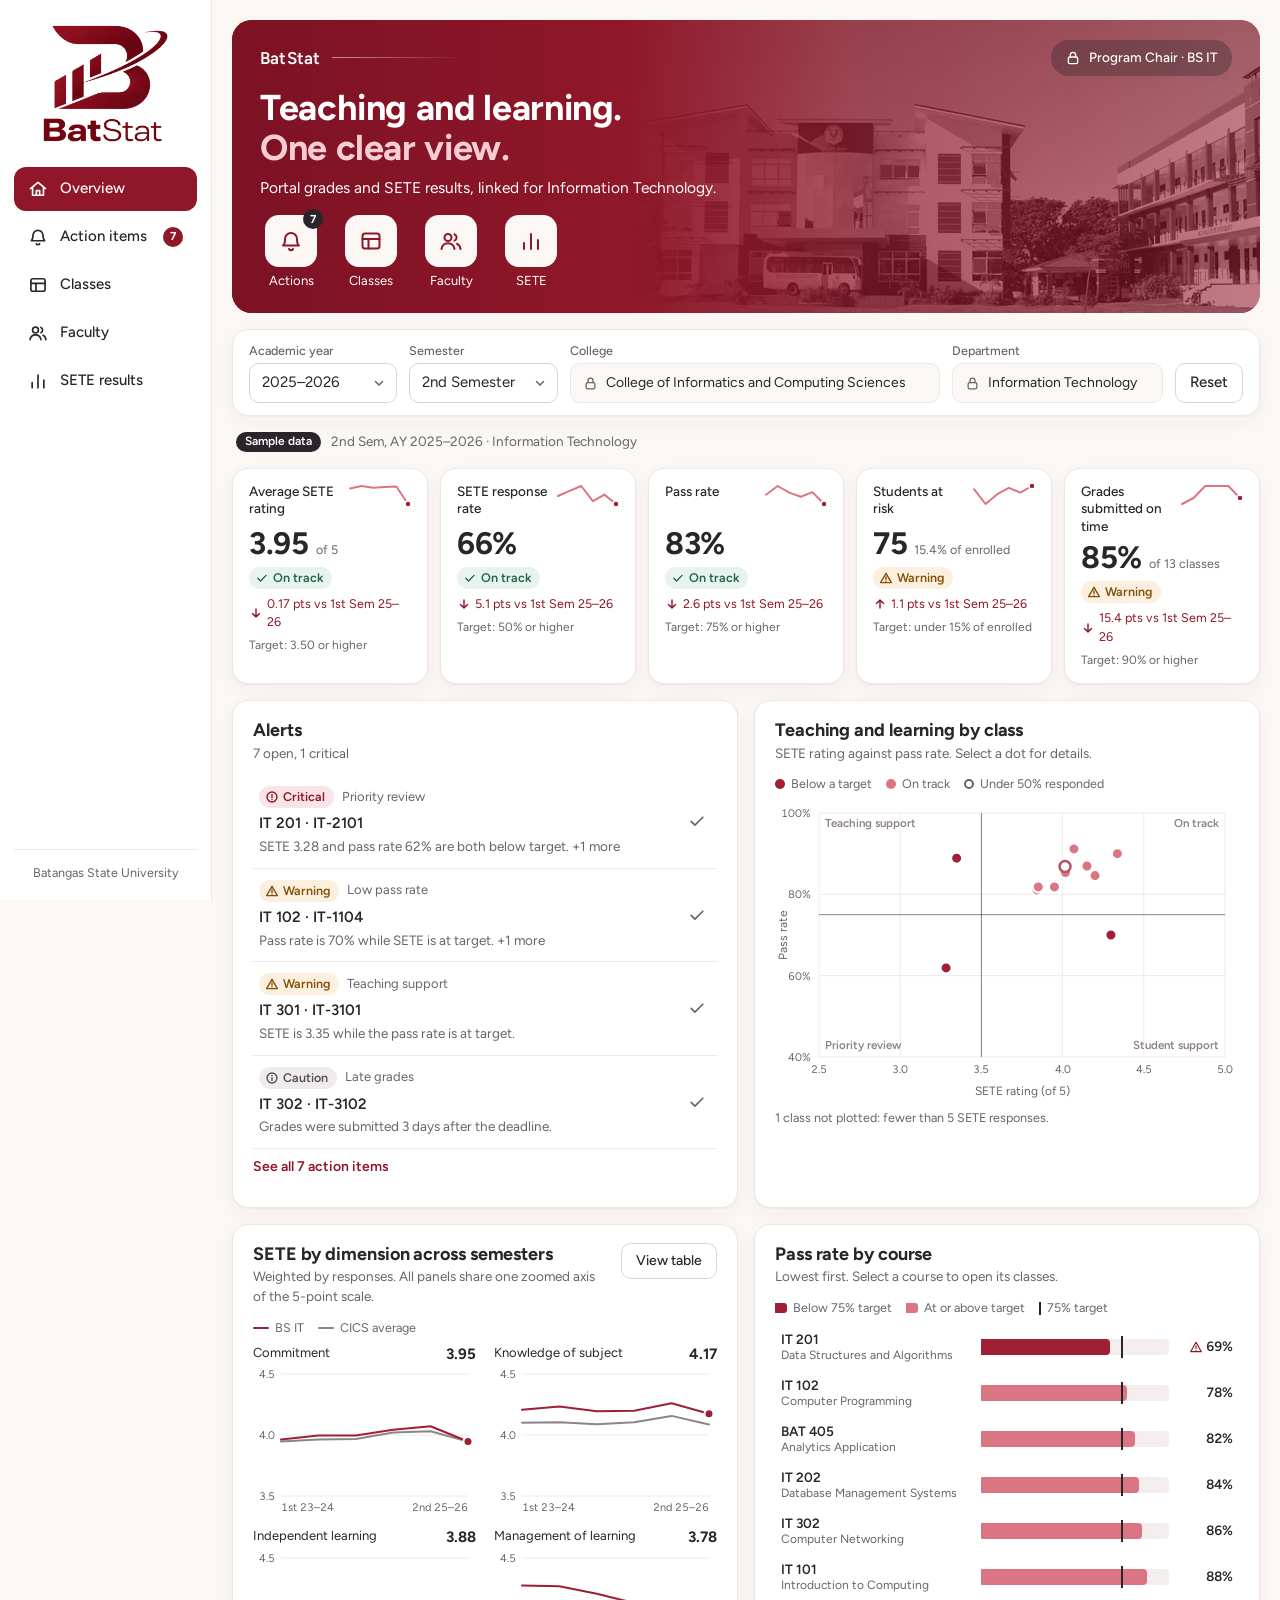
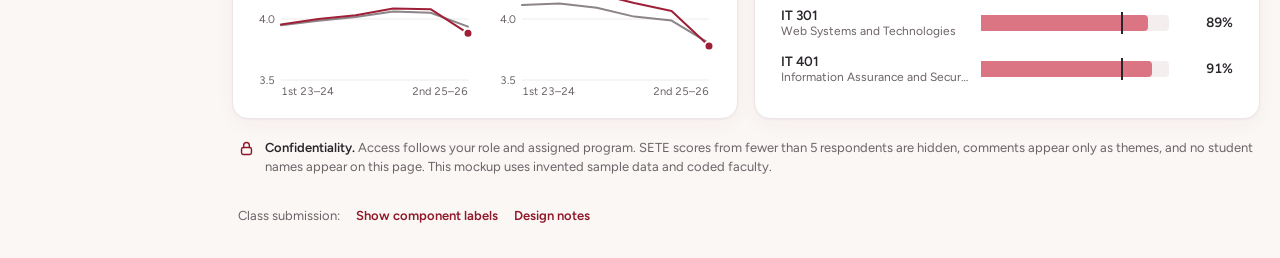
==== index.html @ 34f4be60 "Add BatStat Program Chair analytics dashboard One-page dashboard for BAT 405 Part III that links por" ====
<!doctype html>
<html lang="en">
<head>
  <meta charset="utf-8">
  <meta name="viewport" content="width=device-width, initial-scale=1, viewport-fit=cover">
  <title>BatStat Dashboard</title>
  <meta name="description" content="BatStat: a one-page analytics dashboard for program chairs that links portal grades with SETE results.">
  <meta name="theme-color" content="#8F1729">
  <link rel="icon" type="image/png" href="assets/img/favicon.png">
  <link rel="preconnect" href="https://fonts.googleapis.com">
  <link rel="preconnect" href="https://fonts.gstatic.com" crossorigin>
  <link href="https://fonts.googleapis.com/css2?family=Figtree:wght@400;500;600;700&display=swap" rel="stylesheet">
  <link rel="stylesheet" href="css/styles.css">
</head>
<body>
  <svg class="sprite" aria-hidden="true" width="0" height="0">
    <defs>
      <symbol id="i-home" viewBox="0 0 24 24"><path d="M3 11.5 12 4l9 7.5M5.5 10v9.5h13V10M10 19.5V14h4v5.5"/></symbol>
      <symbol id="i-bell" viewBox="0 0 24 24"><path d="M6 10a6 6 0 1 1 12 0c0 5 2 6.5 2 6.5H4S6 15 6 10ZM10 20a2.2 2.2 0 0 0 4 0"/></symbol>
      <symbol id="i-chart" viewBox="0 0 24 24"><path d="M5 20v-6M12 20V5M19 20v-9"/></symbol>
      <symbol id="i-table" viewBox="0 0 24 24"><rect x="3.5" y="4.5" width="17" height="15" rx="2.5"/><path d="M3.5 10h17M9.5 10v9.5"/></symbol>
      <symbol id="i-people" viewBox="0 0 24 24"><circle cx="9" cy="8.5" r="3.5"/><path d="M2.5 20c.6-3.8 3-5.8 6.5-5.8s5.9 2 6.5 5.8M15.5 5.3a3.5 3.5 0 0 1 0 6.4M18 14.8c2 .8 3.1 2.5 3.5 5.2"/></symbol>
      <symbol id="i-note" viewBox="0 0 24 24"><path d="M6 3.5h9l4 4v13H6zM14.5 3.5V8H19M9.5 12.5h6M9.5 16.5h6"/></symbol>
      <symbol id="i-lock" viewBox="0 0 24 24"><rect x="5" y="10.5" width="14" height="10" rx="2.5"/><path d="M8 10.5V7.5a4 4 0 0 1 8 0v3"/></symbol>
      <symbol id="i-check" viewBox="0 0 24 24"><path d="m5 12.5 4.5 4.5L19 7.5"/></symbol>
      <symbol id="i-warn" viewBox="0 0 24 24"><path d="M12 4 2.8 20h18.4zM12 10v4.5M12 17.5v.2"/></symbol>
      <symbol id="i-alert" viewBox="0 0 24 24"><circle cx="12" cy="12" r="8.5"/><path d="M12 7.5v5.5M12 16.2v.2"/></symbol>
      <symbol id="i-info" viewBox="0 0 24 24"><circle cx="12" cy="12" r="8.5"/><path d="M12 11v5.2M12 7.8v.2"/></symbol>
      <symbol id="i-up" viewBox="0 0 24 24"><path d="M12 19V5M6 11l6-6 6 6"/></symbol>
      <symbol id="i-down" viewBox="0 0 24 24"><path d="M12 5v14M6 13l6 6 6-6"/></symbol>
      <symbol id="i-close" viewBox="0 0 24 24"><path d="M6 6l12 12M18 6 6 18"/></symbol>
      <symbol id="i-search" viewBox="0 0 24 24"><circle cx="11" cy="11" r="6.5"/><path d="m20 20-4.2-4.2"/></symbol>
      <symbol id="i-tag" viewBox="0 0 24 24"><circle cx="12" cy="12" r="8.5"/><path d="M12 8.5v7M8.5 12h7"/></symbol>
    </defs>
  </svg>

  <aside class="sidebar" aria-label="Main navigation">
    <a class="brand" href="#overview" aria-label="BatStat overview">
      <img class="brand-full" src="assets/img/logo-full.png" alt="BatStat" width="480" height="449">
      <img class="brand-mark" src="assets/img/logo-mark.png" alt="BatStat" width="256" height="169">
    </a>
    <nav class="side-nav">
      <a href="#overview" data-nav="overview" title="Overview"><svg class="icon"><use href="#i-home"/></svg><span>Overview</span></a>
      <a href="#actions" data-nav="actions" title="Action items"><svg class="icon"><use href="#i-bell"/></svg><span>Action items</span><b class="nav-badge" hidden></b></a>
      <a href="#classes" data-nav="classes" title="Classes"><svg class="icon"><use href="#i-table"/></svg><span>Classes</span></a>
      <a href="#faculty" data-nav="faculty" title="Faculty"><svg class="icon"><use href="#i-people"/></svg><span>Faculty</span></a>
      <a href="#sete" data-nav="sete" title="SETE results"><svg class="icon"><use href="#i-chart"/></svg><span>SETE results</span></a>
    </nav>
    <p class="side-foot">Batangas State University</p>
  </aside>

  <main class="main">
    <header class="hero" id="hero" data-note="1">
      <img class="hero-img" alt="" src="assets/img/campus-1280.jpg"
           srcset="assets/img/campus-1280.jpg 1280w, assets/img/campus-2560.jpg 2560w"
           sizes="(max-width: 760px) 200vw, 60vw">
      <div class="hero-wash" aria-hidden="true"></div>
      <div class="hero-body">
        <div class="hero-top">
          <p class="eyebrow"><img class="eyebrow-mark" src="assets/img/logo-mark.png" alt="" width="256" height="169"><span>BatStat</span></p>
          <p class="role-pill"><svg class="icon"><use href="#i-lock"/></svg><span id="rolePill">Program Chair · BS IT</span></p>
        </div>
        <h1 id="heroTitle"></h1>
        <p class="hero-sub" id="heroSub"></p>
        <nav class="tiles" aria-label="Go to page">
          <a class="tile" href="#actions"><span class="tile-icon"><svg class="icon"><use href="#i-bell"/></svg><b class="badge nav-badge" hidden></b></span><span>Actions</span></a>
          <a class="tile" href="#classes"><span class="tile-icon"><svg class="icon"><use href="#i-table"/></svg></span><span>Classes</span></a>
          <a class="tile" href="#faculty"><span class="tile-icon"><svg class="icon"><use href="#i-people"/></svg></span><span>Faculty</span></a>
          <a class="tile" href="#sete"><span class="tile-icon"><svg class="icon"><use href="#i-chart"/></svg></span><span>SETE</span></a>
        </nav>
      </div>
    </header>

    <form class="filters" id="filters" data-note="2" aria-label="Dashboard filters" onsubmit="return false">
      <label class="field"><span>Academic year</span><select id="fAy"></select></label>
      <label class="field"><span>Semester</span><select id="fSem"></select></label>
      <div class="field wide"><span>College</span><p class="fixed-value" title="Set by your Program Chair account"><svg class="icon" aria-hidden="true"><use href="#i-lock"/></svg><b id="fCollege"></b></p></div>
      <div class="field"><span>Department</span><p class="fixed-value" title="Set by your Program Chair account"><svg class="icon" aria-hidden="true"><use href="#i-lock"/></svg><b id="fDept"></b></p></div>
      <div class="filter-actions">
        <button type="button" class="btn ghost" id="resetBtn">Reset</button>
      </div>
    </form>

    <p class="context-line" id="contextLine" role="status"></p>

    <!-- Overview: the one-page dashboard for Part III -->
    <div class="view" data-view="overview">
      <section class="kpis" id="kpis" aria-label="Key performance indicators"></section>

      <div class="grid two">
        <section class="card" id="alerts" data-note="8" aria-labelledby="alertsTitle">
          <div class="card-head">
            <div>
              <h2 id="alertsTitle">Alerts</h2>
              <p class="card-sub" id="alertsSub"></p>
            </div>
          </div>
          <div id="alertsList"></div>
        </section>

        <section class="card" data-note="9" aria-labelledby="scatterTitle">
          <div class="card-head">
            <div>
              <h2 id="scatterTitle">Teaching and learning by class</h2>
              <p class="card-sub" id="scatterSub"></p>
            </div>
          </div>
          <div class="legend" id="scatterLegend"></div>
          <div class="chart" id="scatter"></div>
          <p class="chart-note" id="scatterNote"></p>
        </section>
      </div>

      <div class="grid two">
        <section class="card" data-note="10" aria-labelledby="trendTitle">
          <div class="card-head">
            <div>
              <h2 id="trendTitle">SETE by dimension across semesters</h2>
              <p class="card-sub">Weighted by responses. All panels share one zoomed axis of the 5-point scale.</p>
            </div>
            <button type="button" class="btn ghost small" id="trendToggle" aria-pressed="false">View table</button>
          </div>
          <p class="chart-note trend-note" id="trendNote" hidden></p>
          <div class="legend" id="trendLegend"></div>
          <div class="minis" id="trend"></div>
          <div class="table-wrap" id="trendTable" hidden></div>
        </section>

        <section class="card" data-note="11" aria-labelledby="barsTitle">
          <div class="card-head">
            <div>
              <h2 id="barsTitle">Pass rate by course</h2>
              <p class="card-sub" id="barsSub"></p>
            </div>
          </div>
          <div class="legend" id="barsLegend"></div>
          <div class="bars" id="bars"></div>
        </section>
      </div>
    </div>

    <!-- Action items: follow up on flagged classes -->
    <div class="view" data-view="actions" hidden>
      <section class="card" aria-labelledby="actionsTitle">
        <div class="card-head wrap">
          <div>
            <h2 id="actionsTitle">Classes to follow up</h2>
            <p class="card-sub" id="actionsSub"></p>
          </div>
          <div class="table-tools" id="actionTools"></div>
        </div>
        <div id="actionsBody"></div>
      </section>
    </div>

    <!-- Classes: section performance and planning -->
    <div class="view" data-view="classes" hidden>
      <section class="card" id="planningCard" aria-labelledby="planningTitle">
        <div class="card-head">
          <div>
            <h2 id="planningTitle">Section planning</h2>
            <p class="card-sub" id="planningSub"></p>
          </div>
        </div>
        <div id="planning"></div>
      </section>

      <section class="card" aria-labelledby="classesTitle">
        <div class="card-head wrap">
          <div>
            <h2 id="classesTitle">All classes</h2>
            <p class="card-sub" id="classesSub"></p>
          </div>
          <div class="table-tools" id="tableTools">
            <label class="search"><svg class="icon"><use href="#i-search"/></svg><span class="sr-only">Search classes</span><input id="search" type="search" placeholder="Search course or faculty"></label>
            <button type="button" class="btn ghost small" id="flaggedBtn" aria-pressed="false">Flagged only</button>
            <button type="button" class="btn chip" id="courseChip" hidden></button>
          </div>
        </div>
        <div id="classesBody"></div>
      </section>
    </div>

    <!-- Faculty: teaching load and support planning -->
    <div class="view" data-view="faculty" hidden>
      <section class="summary" id="facultySummary" aria-label="Faculty summary"></section>
      <section class="card" aria-labelledby="facultyTitle">
        <div class="card-head">
          <div>
            <h2 id="facultyTitle">Teaching load and support</h2>
            <p class="card-sub" id="facultySub"></p>
          </div>
        </div>
        <div id="facultyBody"></div>
      </section>
    </div>

    <!-- SETE results: dimensions, themes and courses -->
    <div class="view" data-view="sete" hidden>
      <div id="seteLocked"></div>
      <div class="grid two" id="seteTop">
        <section class="card" aria-labelledby="seteDimTitle">
          <div class="card-head">
            <div>
              <h2 id="seteDimTitle">Results by dimension</h2>
              <p class="card-sub" id="seteDimSub"></p>
            </div>
          </div>
          <div id="seteDims"></div>
        </section>
        <section class="card" aria-labelledby="seteThemesTitle">
          <div class="card-head">
            <div>
              <h2 id="seteThemesTitle">Recurring comment themes</h2>
              <p class="card-sub">Use these to choose faculty development topics.</p>
            </div>
          </div>
          <div id="seteThemes"></div>
        </section>
      </div>
      <section class="card" id="seteCoursesCard" aria-labelledby="seteCoursesTitle">
        <div class="card-head">
          <div>
            <h2 id="seteCoursesTitle">Results by course</h2>
            <p class="card-sub">Scores below 3.50 are marked. Select a course to open its classes.</p>
          </div>
        </div>
        <p class="chart-note swipe-hint">Swipe the table sideways to see each dimension.</p>
        <div id="seteCourses"></div>
      </section>
    </div>

    <footer class="privacy" data-note="13">
      <svg class="icon"><use href="#i-lock"/></svg>
      <p><strong>Confidentiality.</strong> Access follows your role and assigned program. SETE scores from fewer than 5 respondents are hidden, comments appear only as themes, and no student names appear on this page. This mockup uses invented sample data and coded faculty.</p>
    </footer>

    <div class="mock-tools">
      <span>Class submission:</span>
      <button type="button" class="link-btn" id="labelsBtn" aria-pressed="false">Show component labels</button>
      <button type="button" class="link-btn" data-open-notes>Design notes</button>
    </div>
  </main>

  <nav class="tabbar" aria-label="Main navigation, mobile">
    <a href="#overview" data-nav="overview"><svg class="icon"><use href="#i-home"/></svg><span>Overview</span></a>
    <a href="#actions" data-nav="actions"><svg class="icon"><use href="#i-bell"/></svg><span>Actions</span><b class="nav-badge" hidden></b></a>
    <a href="#classes" data-nav="classes"><svg class="icon"><use href="#i-table"/></svg><span>Classes</span></a>
    <a href="#faculty" data-nav="faculty"><svg class="icon"><use href="#i-people"/></svg><span>Faculty</span></a>
    <a href="#sete" data-nav="sete"><svg class="icon"><use href="#i-chart"/></svg><span>SETE</span></a>
  </nav>

  <dialog class="sheet" id="drawer" aria-labelledby="drawerTitle">
    <div class="sheet-head">
      <div>
        <h2 id="drawerTitle"></h2>
        <p class="card-sub" id="drawerSub"></p>
      </div>
      <button type="button" class="icon-btn" data-close aria-label="Close details"><svg class="icon"><use href="#i-close"/></svg></button>
    </div>
    <div class="sheet-body" id="drawerBody"></div>
  </dialog>

  <dialog class="sheet wide" id="notes" aria-labelledby="notesTitle">
    <div class="sheet-head">
      <div>
        <h2 id="notesTitle">Design notes</h2>
        <p class="card-sub">Part III: what each labeled component does and why.</p>
      </div>
      <button type="button" class="icon-btn" data-close aria-label="Close design notes"><svg class="icon"><use href="#i-close"/></svg></button>
    </div>
    <div class="sheet-body notes">
      <p><strong>Primary user: Program Chair.</strong> Chairs make the decisions closest to the classroom: assigning teaching loads, opening or merging sections, planning faculty mentoring and referring at-risk classes for review. Everything here is a <em>proposed enhancement</em>. The current portal and SETE do not share data, so the linked views assume the proposed integration by faculty ID, subject code, section and semester.</p>

      <h3>Labeled components (Overview page)</h3>
      <ol class="component-list">
        <li id="note-1"><b>Header.</b> Shows the app name, the signed-in role and shortcuts to each page.</li>
        <li id="note-2"><b>Filters (interactive feature 1).</b> Academic year and semester, including Summer 1 and Summer 2, update every number and chart together, on every page. College and department are fixed to the chair's assignment.</li>
        <li id="note-3"><b>KPI 1: Average SETE rating.</b> Response-weighted score for the term. Target: 3.50 or higher.</li>
        <li id="note-4"><b>KPI 2: SETE response rate.</b> Shows how far the ratings can be trusted. Target: 50% or higher.</li>
        <li id="note-5"><b>KPI 3: Pass rate.</b> Share of enrolled students who passed. Target: 75% or higher.</li>
        <li id="note-6"><b>KPI 4: Students at risk.</b> Students with failing midterm grades. Target: under 15% of enrolled.</li>
        <li id="note-7"><b>KPI 5: Grades submitted on time.</b> Share of classes that met the Registrar's deadline. Target: 90% or higher.</li>
        <li id="note-8"><b>Alerts (warning mechanism).</b> Threshold rules flag classes, explain why and link to the full follow-up list. The chair can mark each one as reviewed.</li>
        <li id="note-9"><b>Visualization 1: Scatter plot.</b> The view only integration makes possible. Each dot is a class, and the four zones separate a teaching concern from a student-support concern.</li>
        <li id="note-10"><b>Visualization 2: Small-multiple line charts.</b> One panel per SETE dimension across six regular semesters, against the college average. Summer terms stay out of the lines because their classes are few and small.</li>
        <li id="note-11"><b>Visualization 3: Horizontal bar chart.</b> Ranks courses by pass rate against the 75% target. Selecting a bar opens that course's classes.</li>
        <li id="note-12"><b>Drill-down (interactive feature 2).</b> KPI cards and bars open the class list. Alerts and dots open a details panel with dimension scores, response confidence, comment themes and a suggested action.</li>
        <li id="note-13"><b>Confidentiality notice.</b> States the access and privacy rules where users can see them.</li>
      </ol>

      <h3>Account pages: built for the Program Chair</h3>
      <p>Overview is the one-page dashboard. The other pages support the chair's decisions listed in Part I.</p>
      <div class="table-wrap">
        <table class="plain">
          <thead><tr><th>Page</th><th>Question it answers</th><th>Decision it supports</th></tr></thead>
          <tbody>
            <tr><td>Overview</td><td>How did the program do this term?</td><td>Where to focus first</td></tr>
            <tr><td>Action items</td><td>Which classes need me, and why?</td><td>Refer at-risk classes for review and track follow-up</td></tr>
            <tr><td>Classes</td><td>How is each section doing and how full is it?</td><td>Open, merge or rebalance sections, and follow up on late grades</td></tr>
            <tr><td>Faculty</td><td>Who is overloaded, who has room and who needs support?</td><td>Assign teaching loads and plan mentoring</td></tr>
            <tr><td>SETE results</td><td>What do students report by dimension, course and theme?</td><td>Choose faculty development topics</td></tr>
          </tbody>
        </table>
      </div>

      <h3>Alert rules</h3>
      <div class="table-wrap">
        <table class="plain">
          <thead><tr><th>Rule</th><th>Trigger</th><th>Level</th></tr></thead>
          <tbody>
            <tr><td>Priority review</td><td>SETE below 3.50 and pass rate below 75%</td><td>Critical</td></tr>
            <tr><td>Low pass rate</td><td>Pass rate below 75%, with SETE at target</td><td>Warning</td></tr>
            <tr><td>Teaching support</td><td>SETE below 3.50, with pass rate at target</td><td>Warning</td></tr>
            <tr><td>Midterm risk</td><td>25% or more of the class failing at midterm</td><td>Warning</td></tr>
            <tr><td>Low response</td><td>Fewer than 50% of students responded</td><td>Caution</td></tr>
            <tr><td>Late grades</td><td>Grades submitted after the deadline</td><td>Caution</td></tr>
          </tbody>
        </table>
      </div>
      <p class="chart-note">All targets, the section capacities (45 students, or 30 in summer), the 18-unit load limit and the summer class offerings are assumptions for this mockup. A live system would use the university's official values.</p>

      <h3>Guide questions</h3>
      <div class="qa">
        <h4>What information should appear first?</h4>
        <p>The five KPI cards appear directly under the filters, followed by the alerts. The chair first sees how the term went and which classes need action. Charts come next, for anyone who wants to know why, and the other pages hold the details.</p>
        <h4>Which visualization best presents SETE results across semesters or dimensions?</h4>
        <p>Small-multiple line charts. Lines show change over time, and one panel per dimension shows all four without tangled lines. All panels share one scale, so they compare fairly, and the college average gives context.</p>
        <h4>How can users filter by academic year, semester, college or department?</h4>
        <p>A single filter row sits above the content on every page and stays in view on larger screens. The chair chooses the academic year and the semester: 1st Semester, 2nd Semester, Summer 1 or Summer 2. College and department are shown but locked, because the account sets them. Every component recalculates from the same selection, so the numbers always agree, and Reset restores the default view. Roles with wider access, such as a dean, would be able to change these two filters.</p>
        <h4>How does the dashboard identify academic concerns or teaching improvement opportunities?</h4>
        <p>Alerts catch classes that cross a threshold. The scatter plot separates three situations: both measures low, low SETE only (mentoring or peer observation) and low pass rate only (prerequisites, section size or remedial sessions). The Faculty page suggests mentoring and possible mentors, and the SETE page groups recurring comment themes. Results prompt a review. They do not assign blame, because SETE measures perception and should be read with other evidence.</p>
        <h4>How does the dashboard protect confidential evaluations and student information?</h4>
        <p>Role-based access limits the chair to their assigned college and department, so the filters offer no other department to open. Other departments appear only inside the college average. SETE scores with fewer than 5 respondents are hidden, comments appear only as themes, and students are shown as counts. A live system would also need secure sign-in, access logs and compliance with the Data Privacy Act of 2012 (RA 10173). Counseling and health records stay out of the dashboard entirely.</p>
      </div>

      <h3>How this answers the Part I limitations</h3>
      <div class="table-wrap">
        <table class="plain">
          <thead><tr><th>Part I limitation</th><th>Dashboard response</th></tr></thead>
          <tbody>
            <tr><td>Portal and SETE are separate</td><td>Scatter plot and class list linked by faculty, subject, section and semester</td></tr>
            <tr><td>Static lists and manual reports</td><td>KPI cards and charts that recalculate from the filters</td></tr>
            <tr><td>No trend view</td><td>Six-semester line charts, plus sparklines and changes on KPI cards</td></tr>
            <tr><td>No early warning</td><td>Threshold alerts, including midterm risk before final grades</td></tr>
            <tr><td>SETE shown without response rate</td><td>Response rate beside every score, with low-response classes drawn as hollow dots</td></tr>
            <tr><td>Comments not analyzed</td><td>Comment themes on the SETE results page and in class details</td></tr>
            <tr><td>Limited comparison and filtering</td><td>Filters by academic year and semester within the chair's college and department, plus a college benchmark</td></tr>
            <tr><td>No role-based analytics</td><td>College and department locked to the chair's assignment</td></tr>
          </tbody>
        </table>
      </div>
    </div>
  </dialog>

  <div class="tip" id="tip" role="status" hidden></div>

  <script src="js/data.js"></script>
  <script src="js/app.js"></script>
</body>
</html>
---- css/styles.css ----
/* BatStat palette: Deep Crimson, Rose Red, Soft Blush, Ivory, Charcoal */
:root {
  color-scheme: light;
  --crimson: #8F1729;
  --rose: #C9475C;
  --blush: #F5E9E9;
  --ivory: #FAF7F5;
  --charcoal: #29252A;

  --surface: #FFFFFF;
  --ink: var(--charcoal);
  --muted: #6B6368;
  --line: #EEE6E6;
  --track: #F5EEEE;

  /* Chart marks: validated shades of the brand hues (crimson itself is too dark for marks) */
  --mark-alert: #9E1F36;
  --mark-ok: #DB7583;
  --mark-ref: #8C8488;
  --grid: #F0EAEA;

  /* Status */
  --good: #22654A;
  --good-bg: #E8F3EE;
  --warning: #85500A;
  --warning-bg: #FBF0DF;
  --critical: #8F1729;
  --critical-bg: #F9E4E7;
  --caution: #57505A;
  --caution-bg: #F0ECEE;

  --radius: 16px;
  --radius-sm: 10px;
  --shadow: 0 1px 2px rgba(41, 37, 42, .04), 0 6px 20px rgba(143, 23, 41, .04);
  --gutter: 20px;
}

* { box-sizing: border-box; }
html { scroll-behavior: smooth; scroll-padding-top: 96px; -webkit-text-size-adjust: 100%; }
@media (prefers-reduced-motion: reduce) {
  html { scroll-behavior: auto; }
  * { transition: none !important; animation: none !important; }
}
body {
  margin: 0;
  background: var(--ivory);
  color: var(--ink);
  font: 400 15px/1.45 "Figtree", "Segoe UI", system-ui, -apple-system, Roboto, sans-serif;
}
h1, h2, h3, h4, p, ul, ol, figure { margin: 0; padding: 0; }
ul, ol { list-style: none; }
button, select, input { font: inherit; color: inherit; }
button { cursor: pointer; background: none; border: 0; padding: 0; text-align: left; }
a { color: inherit; text-decoration: none; }
img { display: block; }
[hidden] { display: none !important; }
:focus-visible { outline: 2px solid var(--rose); outline-offset: 2px; border-radius: 6px; }
.sprite { position: absolute; }
.sr-only { position: absolute; width: 1px; height: 1px; overflow: hidden; clip-path: inset(50%); white-space: nowrap; }
.icon { width: 20px; height: 20px; flex: none; fill: none; stroke: currentColor; stroke-width: 2; stroke-linecap: round; stroke-linejoin: round; }

/* ---------- Sidebar ---------- */
.sidebar {
  position: fixed; inset: 0 auto 0 0; width: 212px; z-index: 30;
  display: flex; flex-direction: column; gap: 24px;
  padding: 24px 14px 18px;
  background: var(--surface);
  border-right: 1px solid var(--line);
}
.brand { display: block; padding: 0 28px; }
.brand-full { width: 100%; height: auto; }
.brand-mark { display: none; width: 100%; height: auto; }
.side-nav { display: flex; flex-direction: column; gap: 4px; }
.side-nav a, .side-nav button {
  display: flex; align-items: center; gap: 12px; width: 100%; min-height: 44px;
  padding: 0 14px; border-radius: 12px; font-weight: 500; color: var(--ink);
  transition: background .15s;
}
.side-nav a:hover, .side-nav button:hover { background: var(--blush); }
.side-nav a.active { background: var(--crimson); color: #fff; }
.side-foot { margin-top: auto; padding: 14px 8px 0; border-top: 1px solid var(--line); font-size: 12.5px; color: var(--muted); text-align: center; }

.main {
  margin-left: 212px; padding: var(--gutter);
  display: flex; flex-direction: column; gap: 16px;
  max-width: 1560px;
}

/* ---------- Hero ---------- */
.hero {
  position: relative; overflow: hidden; border-radius: 20px;
  background: var(--crimson); color: #fff; isolation: isolate;
}
.hero-img {
  position: absolute; top: 0; right: 0; width: 64%; height: 100%; z-index: -2;
  object-fit: cover; object-position: 40% 66%;
  filter: grayscale(1) contrast(1.12) brightness(1.15);
}
.hero-wash {
  position: absolute; inset: 0; z-index: -1;
  background:
    linear-gradient(90deg, #7C1224 0%, #8F1729 38%, rgba(143, 23, 41, .62) 60%, rgba(143, 23, 41, .38) 100%),
    linear-gradient(0deg, rgba(143, 23, 41, .3), rgba(143, 23, 41, .3));
}
.hero-body { padding: 20px 28px 22px; }
.hero-top { display: flex; align-items: center; justify-content: space-between; gap: 12px; }
.eyebrow { display: flex; align-items: center; gap: 12px; font-size: 17px; font-weight: 600; letter-spacing: .01em; }
.eyebrow::after { content: ""; width: 130px; height: 1px; background: linear-gradient(90deg, rgba(255,255,255,.55), transparent); }
.eyebrow-mark { display: none; width: 34px; height: auto; padding: 5px; box-sizing: content-box; border-radius: 9px; background: var(--ivory); }
.role-pill {
  display: flex; align-items: center; gap: 8px; min-height: 36px; padding: 0 14px;
  border-radius: 999px; background: rgba(41, 37, 42, .34); font-size: 13.5px; font-weight: 500; white-space: nowrap;
}
.role-pill .icon { width: 16px; height: 16px; }
.hero h1 { margin-top: 12px; font-size: clamp(26px, 3vw, 36px); line-height: 1.12; font-weight: 700; letter-spacing: -.01em; }
.hero h1 em { font-style: normal; color: #F7CDD4; }
.hero-sub { margin-top: 8px; font-size: 15.5px; max-width: 54ch; }
.tiles { display: flex; gap: 18px; margin-top: 16px; flex-wrap: wrap; }
.tile { display: flex; flex-direction: column; align-items: center; gap: 5px; width: 62px; color: #fff; font-size: 13px; text-align: center; }
.tile-icon {
  position: relative; display: grid; place-items: center; width: 52px; height: 52px;
  border-radius: 14px; background: var(--ivory); color: var(--crimson);
  transition: transform .15s;
}
.tile:hover .tile-icon { transform: translateY(-2px); }
.tile-icon .icon { width: 24px; height: 24px; }
.badge {
  position: absolute; top: -6px; right: -6px; min-width: 20px; height: 20px; padding: 0 5px;
  display: grid; place-items: center; border-radius: 999px;
  background: var(--charcoal); color: #fff; font-size: 11.5px; font-weight: 700;
}

/* ---------- Filters ---------- */
.filters {
  position: sticky; top: 8px; z-index: 20;
  display: flex; align-items: flex-end; gap: 12px; flex-wrap: wrap;
  padding: 12px 16px; border-radius: var(--radius);
  background: rgba(255, 255, 255, .96); backdrop-filter: blur(6px);
  border: 1px solid var(--line); box-shadow: var(--shadow);
}
.field { display: flex; flex-direction: column; gap: 3px; flex: 1 1 150px; min-width: 0; }
.field span { font-size: 12.5px; font-weight: 500; color: var(--muted); }
.field select {
  width: 100%; height: 40px; padding: 0 30px 0 12px; border: 1px solid #DED3D4; border-radius: var(--radius-sm);
  background: var(--surface) url("data:image/svg+xml,%3Csvg xmlns='http://www.w3.org/2000/svg' width='12' height='12' viewBox='0 0 24 24' fill='none' stroke='%236B6368' stroke-width='3' stroke-linecap='round' stroke-linejoin='round'%3E%3Cpath d='m5 9 7 7 7-7'/%3E%3C/svg%3E") no-repeat right 11px center;
  appearance: none; -webkit-appearance: none; text-overflow: ellipsis; cursor: pointer;
}
.field.wide { flex: 2.4 1 350px; }
.field:has(#fAy), .field:has(#fSem) { flex: 1 1 140px; }
.field:has(#fDept) { flex: 1.3 1 200px; }
.field select:hover { border-color: var(--rose); }
.fixed-value { display: flex; align-items: center; gap: 8px; min-height: 40px; padding: 7px 12px; border: 1px solid var(--line); border-radius: var(--radius-sm); background: var(--ivory); font-size: 14px; line-height: 1.25; }
.fixed-value .icon { width: 15px; height: 15px; color: var(--muted); }
.fixed-value b { font-weight: 400; }
.filter-actions { display: flex; gap: 8px; }
.btn {
  display: inline-flex; align-items: center; justify-content: center; gap: 7px;
  height: 40px; padding: 0 14px; border-radius: var(--radius-sm); font-weight: 500; white-space: nowrap;
  transition: background .15s, border-color .15s;
}
.btn.small { height: 36px; font-size: 14px; }
.btn .icon { width: 17px; height: 17px; }
.btn.ghost { border: 1px solid #DED3D4; background: var(--surface); }
.btn.ghost:hover { background: var(--blush); border-color: var(--blush); }
.btn.ghost[aria-pressed="true"] { background: var(--crimson); border-color: var(--crimson); color: #fff; }
.btn.chip { height: 36px; font-size: 14px; background: var(--blush); color: var(--crimson); font-weight: 600; }
.btn.chip:hover { background: #EFDADC; }

.context-line { display: flex; align-items: center; flex-wrap: wrap; gap: 6px 10px; padding: 0 4px; font-size: 13.5px; color: var(--muted); }
.sample-tag { padding: 1px 9px; border-radius: 999px; background: var(--charcoal); color: #fff; font-size: 12px; font-weight: 600; }
.scope-note { display: inline-flex; align-items: center; gap: 5px; color: var(--crimson); font-weight: 600; }
.scope-note .icon { width: 15px; height: 15px; }

/* ---------- KPI cards ---------- */
.kpis { display: grid; grid-template-columns: repeat(5, minmax(0, 1fr)); gap: 12px; }
.kpi {
  position: relative; display: flex; flex-direction: column; align-items: flex-start; gap: 6px;
  width: 100%; padding: 14px 16px; border-radius: var(--radius);
  background: var(--surface); border: 1px solid var(--line); box-shadow: var(--shadow);
  transition: border-color .15s, transform .15s;
}
button.kpi:hover { border-color: var(--rose); transform: translateY(-1px); }
.kpi-top { display: flex; align-items: flex-start; justify-content: space-between; gap: 8px; width: 100%; min-height: 38px; }
.kpi-label { font-size: 13.5px; font-weight: 500; line-height: 1.3; }
.spark { flex: none; }
.spark-line { fill: none; stroke: var(--mark-ok); stroke-width: 2; stroke-linecap: round; stroke-linejoin: round; }
.spark-dot { fill: var(--mark-alert); stroke: var(--surface); stroke-width: 1.5; }
.kpi-value { display: flex; align-items: baseline; flex-wrap: wrap; gap: 0 7px; font-size: 31px; font-weight: 700; line-height: 1.1; letter-spacing: -.01em; }
.kpi-value small { font-size: 12.5px; font-weight: 400; color: var(--muted); letter-spacing: 0; }
.kpi-delta { display: flex; align-items: center; gap: 4px; font-size: 12.5px; color: var(--muted); }
.kpi-delta .icon { width: 14px; height: 14px; stroke-width: 2.5; }
.kpi-delta.better { color: var(--good); }
.kpi-delta.worse { color: var(--critical); }
.kpi-target { font-size: 12px; color: var(--muted); }

.status {
  display: inline-flex; align-items: center; gap: 4px; padding: 2px 9px 2px 6px; border-radius: 999px;
  font-size: 12.5px; font-weight: 600; white-space: nowrap;
}
.status .icon { width: 14px; height: 14px; stroke-width: 2.4; }
.status.good { color: var(--good); background: var(--good-bg); }
.status.warning { color: var(--warning); background: var(--warning-bg); }
.status.critical { color: var(--critical); background: var(--critical-bg); }
.status.caution { color: var(--caution); background: var(--caution-bg); }

/* ---------- Cards + grid ---------- */
.grid.two { display: grid; grid-template-columns: repeat(2, minmax(0, 1fr)); gap: 16px; align-items: stretch; }
.card { position: relative; min-width: 0; padding: 18px 20px; border-radius: var(--radius); background: var(--surface); border: 1px solid var(--line); box-shadow: var(--shadow); }
.card-head { display: flex; align-items: flex-start; justify-content: space-between; gap: 12px; margin-bottom: 12px; }
.card-head.wrap { flex-wrap: wrap; }
.card h2, .sheet h2 { font-size: 18px; font-weight: 700; line-height: 1.25; letter-spacing: -.005em; }
.card-sub { margin-top: 2px; font-size: 13.5px; color: var(--muted); }
.chart-note { margin-top: 8px; font-size: 12.5px; color: var(--muted); }

/* ---------- Alerts ---------- */
.alert-list { display: flex; flex-direction: column; }
.alert { display: flex; align-items: center; gap: 8px; border-top: 1px solid var(--line); }
.alert:first-child { border-top: 0; }
.alert-main { flex: 1; min-width: 0; display: flex; flex-direction: column; gap: 2px; padding: 11px 6px; border-radius: 10px; transition: background .15s; }
.alert-main:hover { background: var(--ivory); }
.alert-line { display: flex; align-items: center; flex-wrap: wrap; gap: 8px; margin-bottom: 3px; }
.alert-kind { font-size: 13px; color: var(--muted); }
.alert-title { font-weight: 600; }
.alert-why { font-size: 13.5px; color: var(--muted); }
.icon-btn {
  flex: none; display: grid; place-items: center; width: 40px; height: 40px; border-radius: 50%;
  color: var(--muted); transition: background .15s, color .15s;
}
.icon-btn:hover { background: var(--blush); color: var(--crimson); }
.alert-foot { display: flex; flex-wrap: wrap; gap: 16px; padding-top: 8px; border-top: 1px solid var(--line); }
.link-btn { min-height: 32px; font-size: 14px; font-weight: 600; color: var(--crimson); }
.link-btn:hover { text-decoration: underline; }
.locked { display: flex; align-items: flex-start; gap: 10px; padding: 14px; border-radius: var(--radius-sm); background: var(--ivory); color: var(--muted); font-size: 14px; }
.locked .icon { color: var(--crimson); }
.locked.calm .icon { color: var(--good); }

/* ---------- Legends + shared chart marks ---------- */
.legend { display: flex; flex-wrap: wrap; gap: 4px 14px; margin-bottom: 8px; font-size: 12.5px; color: var(--muted); }
.legend-item { display: inline-flex; align-items: center; gap: 6px; }
.key { display: inline-block; flex: none; }
.key.dot-alert, .key.dot-ok, .key.dot-hollow { width: 10px; height: 10px; border-radius: 50%; }
.key.dot-alert { background: var(--mark-alert); }
.key.dot-ok { background: var(--mark-ok); }
.key.dot-hollow { background: var(--surface); border: 2px solid var(--muted); }
.key.line-main, .key.line-ref { width: 16px; height: 2px; border-radius: 2px; }
.key.line-main { background: var(--mark-alert); }
.key.line-ref { background: var(--mark-ref); }
.key.bar-alert, .key.bar-ok { width: 12px; height: 10px; border-radius: 0 3px 3px 0; }
.key.bar-alert { background: var(--mark-alert); }
.key.bar-ok { background: var(--mark-ok); }
.key.tick-target { width: 2px; height: 13px; background: var(--charcoal); }

.chart { width: 100%; }
svg .grid { stroke: var(--grid); stroke-width: 1; }
svg .tick { font-size: 11px; fill: var(--muted); font-variant-numeric: tabular-nums; }
svg .axis-title { font-size: 12px; fill: var(--muted); }
svg .zone-label { font-size: 11.5px; font-weight: 600; fill: #8D8388; }
svg .target-line { stroke: var(--charcoal); stroke-width: 1; opacity: .55; }
svg .hit { fill: transparent; }
svg .dot { stroke: var(--surface); stroke-width: 2; transition: r .12s; }
svg .dot.alert-mark { fill: var(--mark-alert); }
svg .dot.ok-mark { fill: var(--mark-ok); }
svg .dot.hollow { fill: var(--surface); stroke-width: 2.5; }
svg .dot.hollow.alert-mark { stroke: var(--mark-alert); }
svg .dot.hollow.ok-mark { stroke: #B8505F; }
svg .dot-group.clickable { cursor: pointer; }
svg .dot-group:hover .dot, svg .dot-group:focus .dot { r: 7.5; }
svg .dot-group { outline: none; }
svg .dot-group:focus-visible .hit { stroke: var(--rose); stroke-width: 2; }
svg .dot-group.dim { opacity: .18; }
svg .line { fill: none; stroke-width: 2; stroke-linecap: round; stroke-linejoin: round; }
svg .line.main { stroke: var(--mark-alert); }
svg .line.ref { stroke: var(--mark-ref); }
svg .line-dot { fill: var(--mark-alert); stroke: var(--surface); stroke-width: 2; }
svg .cross { stroke: var(--charcoal); stroke-width: 1; opacity: .4; pointer-events: none; }
svg .overlay { fill: transparent; touch-action: pan-y; cursor: crosshair; }

/* ---------- Small multiples ---------- */
.minis { display: grid; grid-template-columns: repeat(2, minmax(0, 1fr)); gap: 12px 18px; }
.mini figcaption { display: flex; justify-content: space-between; gap: 8px; font-size: 13px; line-height: 1.3; margin-bottom: 2px; }
.mini figcaption b { font-size: 15px; font-weight: 700; }
.mini-chart { width: 100%; }
.mini-chart svg, .chart svg { display: block; max-width: 100%; }

/* ---------- Bars ---------- */
.bars { display: flex; flex-direction: column; gap: 2px; }
.bar-row {
  display: grid; grid-template-columns: minmax(120px, 42%) minmax(60px, 1fr) 54px; align-items: center; gap: 10px;
  width: 100%; min-height: 44px; padding: 4px 6px; border-radius: 10px; transition: background .15s, opacity .15s;
}
button.bar-row:hover { background: var(--ivory); }
.bar-row.selected { background: var(--blush); }
.bar-row.dim { opacity: .5; }
.bar-label { display: flex; flex-direction: column; min-width: 0; line-height: 1.25; }
.bar-label b { font-size: 13.5px; font-weight: 600; }
.bar-label span { font-size: 12px; color: var(--muted); white-space: nowrap; overflow: hidden; text-overflow: ellipsis; }
.bar-track { position: relative; display: block; height: 16px; background: var(--track); border-radius: 0 4px 4px 0; }
.bar-fill { display: block; height: 100%; border-radius: 0 4px 4px 0; }
.bar-fill.alert-mark { background: var(--mark-alert); }
.bar-fill.ok-mark { background: var(--mark-ok); }
.bar-target { position: absolute; top: -3px; bottom: -3px; width: 2px; margin-left: -1px; background: var(--charcoal); }
.bar-value { display: inline-flex; align-items: center; justify-content: flex-end; gap: 3px; font-size: 13.5px; font-weight: 600; font-variant-numeric: tabular-nums; }
.bar-value .icon { width: 14px; height: 14px; color: var(--critical); }

/* ---------- Tables ---------- */
.table-tools { display: flex; align-items: center; flex-wrap: wrap; gap: 8px; }
.search { display: flex; align-items: center; gap: 7px; height: 36px; padding: 0 11px; border: 1px solid #DED3D4; border-radius: var(--radius-sm); background: var(--surface); }
.search:focus-within { border-color: var(--rose); }
.search .icon { width: 16px; height: 16px; color: var(--muted); }
.search input { width: 180px; min-width: 0; border: 0; outline: 0; background: none; font-size: 14px; }
.table-wrap { overflow-x: auto; }
table { width: 100%; border-collapse: collapse; }
.classes th, .classes td, .plain th, .plain td { padding: 10px; text-align: left; border-bottom: 1px solid var(--line); vertical-align: middle; }
.classes th { padding: 6px 10px; }
.classes th.num, .classes td.num { text-align: right; font-variant-numeric: tabular-nums; }
.sort-btn { display: inline-flex; align-items: center; gap: 3px; min-height: 32px; font-size: 13px; font-weight: 600; color: var(--muted); white-space: nowrap; }
.sort-btn:hover, .sort-btn.active { color: var(--ink); }
.sort-btn .icon { width: 14px; height: 14px; stroke-width: 2.5; }
.classes td { font-size: 14px; }
.classes tr.row { cursor: pointer; transition: background .12s; }
.classes tr.row:hover { background: var(--ivory); }
.classes tr.row:focus-visible { outline: 2px solid var(--rose); outline-offset: -2px; }
.classes tbody tr:last-child td { border-bottom: 0; }
.class-cell b { display: block; font-weight: 600; white-space: nowrap; }
.class-cell span { font-size: 12.5px; color: var(--muted); }
td.below { color: var(--critical); font-weight: 600; }
td small { font-size: 11.5px; font-weight: 400; color: var(--muted); }
.muted { color: var(--muted); font-weight: 400; }
.plain { font-size: 13.5px; }
.plain th { font-weight: 600; font-size: 13px; color: var(--muted); }
.plain.numeric td, .plain.numeric th { white-space: nowrap; font-variant-numeric: tabular-nums; }
.plain tr.current td { background: var(--blush); font-weight: 600; }

.privacy { position: relative; display: flex; gap: 10px; padding: 4px 6px 8px; color: var(--muted); font-size: 13px; }
.privacy .icon { width: 17px; height: 17px; margin-top: 1px; color: var(--crimson); }
.privacy strong { color: var(--ink); font-weight: 600; }

/* ---------- Tooltip ---------- */
.tip {
  position: fixed; z-index: 100; max-width: 250px; padding: 8px 11px; border-radius: 9px;
  background: var(--charcoal); color: #fff; font-size: 12.5px; pointer-events: none;
  box-shadow: 0 6px 18px rgba(41, 37, 42, .25);
}
.tip-title { margin-bottom: 3px; color: #D8D2D5; }
.tip-row { display: flex; align-items: center; gap: 6px; }
.tip-row b { font-weight: 700; font-variant-numeric: tabular-nums; }
.tip-row span:last-child { color: #D8D2D5; }
.tip-key { width: 12px; height: 2px; }
.tip-key.line-main { background: #F2A0AD; }
.tip-key.line-ref { background: #BDB6BA; }

/* ---------- Dialog sheets ---------- */
.sheet {
  width: min(480px, 100vw); max-width: 100vw; height: 100dvh; max-height: 100dvh;
  margin: 0 0 0 auto; padding: 0; border: 0; color: var(--ink); background: var(--surface);
  box-shadow: -12px 0 40px rgba(41, 37, 42, .18);
}
.sheet.wide { width: min(760px, 100vw); }
.sheet[open] { display: flex; flex-direction: column; animation: slide .2s ease-out; }
.sheet::backdrop { background: rgba(41, 37, 42, .42); }
@keyframes slide { from { transform: translateX(24px); opacity: 0; } to { transform: none; opacity: 1; } }
.sheet-head { display: flex; align-items: flex-start; justify-content: space-between; gap: 12px; padding: 18px 20px 14px; border-bottom: 1px solid var(--line); }
.sheet-body { flex: 1; overflow-y: auto; padding: 16px 20px 28px; display: flex; flex-direction: column; gap: 20px; overscroll-behavior: contain; }
.sheet h3 { font-size: 15px; font-weight: 700; margin-bottom: 8px; }
.stats { display: grid; grid-template-columns: repeat(2, minmax(0, 1fr)); gap: 8px; }
.stat { display: flex; flex-direction: column; padding: 10px 12px; border-radius: var(--radius-sm); background: var(--ivory); }
.stat span { font-size: 12.5px; color: var(--muted); }
.stat b { font-size: 22px; font-weight: 700; line-height: 1.2; }
.stat small { font-size: 12px; color: var(--muted); }
.stat.below b { color: var(--critical); }
.dims { display: flex; flex-direction: column; gap: 8px; margin-top: 8px; }
.dim-row { display: grid; grid-template-columns: 148px minmax(40px, 1fr) 38px; align-items: center; gap: 10px; font-size: 13.5px; }
.dim-row b { text-align: right; font-weight: 600; font-variant-numeric: tabular-nums; }
.issues { display: flex; flex-direction: column; gap: 12px; }
.issues p { margin-top: 5px; font-size: 14px; }
.issues .next { color: var(--muted); }
.themes { display: flex; flex-direction: column; gap: 6px; }
.themes li { display: flex; align-items: center; gap: 8px; font-size: 14px; }
.themes .icon { width: 16px; height: 16px; }
.themes .strength .icon { color: var(--good); }
.themes .concern .icon { color: var(--warning); }
.themes b { margin-left: auto; font-size: 13px; font-weight: 500; color: var(--muted); white-space: nowrap; }
.caveat { display: flex; gap: 8px; padding: 10px 12px; border-radius: var(--radius-sm); background: var(--blush); font-size: 13px; }
.caveat .icon { width: 17px; height: 17px; color: var(--crimson); }
.calm-line { display: flex; align-items: center; gap: 7px; font-size: 14px; }
.calm-line .icon { color: var(--good); }

.notes { font-size: 14.5px; }
.notes h3 { margin: 4px 0 -8px; font-size: 16px; }
.component-list { counter-reset: note; display: flex; flex-direction: column; gap: 4px; }
.component-list li { counter-increment: note; position: relative; padding: 6px 8px 6px 40px; border-radius: 8px; }
.component-list li::before {
  content: counter(note); position: absolute; left: 8px; top: 6px; display: grid; place-items: center;
  width: 23px; height: 23px; border-radius: 50%; background: var(--crimson); color: #fff; font-size: 12px; font-weight: 700;
}
.component-list li.hit-note { background: var(--blush); }
.component-list b { font-weight: 600; }
.qa h4 { margin-top: 14px; font-size: 14.5px; font-weight: 600; }
.qa h4:first-child { margin-top: 0; }
.qa p { margin-top: 3px; color: #4C454B; }

/* ---------- Component labels (wireframe mode) ---------- */
.note-tag {
  display: none; position: absolute; top: -8px; left: -8px; z-index: 6;
  width: 25px; height: 25px; place-items: center; border-radius: 50%;
  background: var(--charcoal); color: #fff; font-size: 12px; font-weight: 700; text-align: center;
  box-shadow: 0 0 0 2px var(--surface);
}
.show-labels .note-tag { display: grid; }
.show-labels .hero .note-tag { top: auto; left: auto; right: 10px; bottom: 10px; }
.show-labels .privacy { padding-left: 24px; }
.show-labels [data-note] { outline: 1.5px solid var(--rose); outline-offset: 1px; }
.sheet .note-tag { display: none !important; }
.sheet[data-note] { outline: 0 !important; }

/* ---------- Account pages ---------- */
.view { display: flex; flex-direction: column; gap: 16px; }
.hero.compact h1 { font-size: clamp(22px, 2.4vw, 28px); margin-top: 8px; }
.hero.compact .hero-sub { margin-top: 4px; max-width: 62ch; }
.hero.compact .tiles { display: none; }
.hero.compact .hero-body { padding-bottom: 18px; }

.side-nav a { position: relative; }
.nav-badge:not(.badge) {
  min-width: 20px; height: 20px; padding: 0 6px; margin-left: auto;
  display: grid; place-items: center; border-radius: 999px;
  background: var(--crimson); color: #fff; font-size: 11.5px; font-weight: 700;
}
.side-nav a.active .nav-badge { background: #fff; color: var(--crimson); }

.mock-tools { display: flex; align-items: center; flex-wrap: wrap; gap: 4px 16px; padding: 0 6px 6px; font-size: 13px; color: var(--muted); }
.mock-tools .link-btn { font-size: 13px; }

.seg { display: inline-flex; flex-wrap: wrap; gap: 4px; }
.seg .btn { padding: 0 11px; }

.action-list { display: grid; grid-template-columns: repeat(2, minmax(0, 1fr)); gap: 12px; }
.action-card { display: flex; flex-direction: column; gap: 10px; min-width: 0; padding: 14px 16px; border: 1px solid var(--line); border-radius: var(--radius-sm); }
.action-head { display: flex; align-items: flex-start; justify-content: space-between; gap: 10px; }
.action-head h3 { font-size: 15px; font-weight: 700; }
.action-card .issues { flex: 1; gap: 9px; }
.action-card .issues p:first-child { margin-top: 0; }
.action-card .issues .next { margin-top: 2px; font-size: 13.5px; }
.action-foot { display: flex; flex-wrap: wrap; gap: 8px; }

.plan-grid { display: grid; grid-template-columns: repeat(2, minmax(0, 1fr)); gap: 16px; }
.plan-group h3 { font-size: 14.5px; font-weight: 700; margin-bottom: 6px; }
.plan-list { display: flex; flex-direction: column; gap: 8px; }
.plan-list li { display: flex; flex-direction: column; padding: 10px 12px; border-radius: var(--radius-sm); background: var(--ivory); font-size: 14px; }
.plan-list b { font-weight: 600; }
.plan-list .next { font-size: 13px; color: var(--muted); }

.summary { display: grid; grid-template-columns: repeat(4, minmax(0, 1fr)); gap: 12px; }
.summary.three { grid-template-columns: repeat(3, minmax(0, 1fr)); }
.trend-note { margin: 0 0 8px; }
.tile-stat { display: flex; flex-direction: column; padding: 14px 16px; border-radius: var(--radius); background: var(--surface); border: 1px solid var(--line); box-shadow: var(--shadow); }
.tile-stat span { font-size: 13.5px; font-weight: 500; }
.tile-stat b { font-size: 28px; font-weight: 700; line-height: 1.2; }
.tile-stat small { font-size: 12.5px; color: var(--muted); }

.th-label { font-size: 13px; font-weight: 600; color: var(--muted); white-space: nowrap; }
.chips { display: flex; flex-wrap: wrap; gap: 4px; }
.table-caveat { margin-top: 12px; }
.mini-classes { display: flex; flex-direction: column; gap: 6px; }
.mini-classes button { display: flex; align-items: center; justify-content: space-between; gap: 10px; width: 100%; min-height: 44px; padding: 8px 12px; border-radius: var(--radius-sm); background: var(--ivory); }
.mini-classes button:hover { background: var(--blush); }
.mini-classes b { display: block; font-size: 14px; font-weight: 600; }
.mini-classes small { font-size: 12.5px; color: var(--muted); }

.sete-dim { grid-template-columns: 148px minmax(40px, 1fr) 38px 44px; }
.dim-change { text-align: right; font-size: 12.5px; color: var(--muted); font-variant-numeric: tabular-nums; }
.dim-change.better { color: var(--good); }
.dim-change.worse { color: var(--critical); }
#seteDims .chart-note { margin-top: 12px; }
.theme-title { font-size: 14px; font-weight: 700; margin: 12px 0 6px; }
#seteThemes > div:first-child .theme-title { margin-top: 0; }
.swipe-hint { display: none; margin: 0 0 8px; }
.sete-table th.num, .sete-table td.num { text-align: right; font-variant-numeric: tabular-nums; white-space: nowrap; }
.sete-table th { white-space: normal; vertical-align: bottom; }
.sete-table tr.row { cursor: pointer; transition: background .12s; }
.sete-table tr.row:hover { background: var(--ivory); }
.sete-table tr.row:focus-visible { outline: 2px solid var(--rose); outline-offset: -2px; }
.sete-table .class-cell { min-width: 170px; }
.sete-table td.below { color: var(--critical); font-weight: 600; }

/* ---------- Mobile tab bar ---------- */
.tabbar { display: none; }

/* ---------- Icon rail: tablets and small laptops ---------- */
@media (max-width: 1239px) {
  .sidebar { width: 72px; padding: 16px 10px; align-items: center; }
  .brand { padding: 0 3px; width: 100%; }
  .brand-full { display: none; }
  .brand-mark { display: block; }
  .side-nav { width: 100%; }
  .side-nav a, .side-nav button { justify-content: center; padding: 0; }
  .side-nav span { position: absolute; width: 1px; height: 1px; overflow: hidden; clip-path: inset(50%); }
  .side-foot { display: none; }
  .main { margin-left: 72px; }
  .side-nav .nav-badge { position: absolute; top: 2px; right: 2px; margin: 0; }
  .kpis { grid-template-columns: repeat(6, minmax(0, 1fr)); }
  .kpi { grid-column: span 2; }
  .kpi:nth-child(n + 4) { grid-column: span 3; }
}
@media (max-width: 1039px) {
  .grid.two, .action-list { grid-template-columns: minmax(0, 1fr); }
}

/* ---------- Phones ---------- */
@media (max-width: 759px) {
  :root { --gutter: 16px; }
  html { scroll-padding-top: 12px; }
  .sidebar { display: none; }
  .main { margin-left: 0; padding: 12px var(--gutter) calc(84px + env(safe-area-inset-bottom)); gap: 12px; }
  .hero { border-radius: 18px; }
  .hero-body { padding: 14px 16px 16px; }
  .hero-img { width: 100%; object-position: 40% 62%; }
  .hero-wash { background: linear-gradient(180deg, rgba(124, 18, 36, .86), rgba(143, 23, 41, .78)); }
  .eyebrow-mark { display: block; width: 28px; }
  .eyebrow::after { display: none; }
  .role-pill { font-size: 12.5px; padding: 0 11px; min-height: 32px; }
  .tiles { display: none; }

  .filters { position: static; display: grid; grid-template-columns: repeat(2, minmax(0, 1fr)); padding: 12px; gap: 10px; align-items: end; }
  .field { flex: none; }
  .field:has(.fixed-value) { grid-column: 1 / -1; }
  .summary.three { grid-template-columns: repeat(2, minmax(0, 1fr)); }
  .filter-actions { grid-column: 1 / -1; }
  .filter-actions .btn { flex: 1; }

  .kpis { grid-template-columns: repeat(2, minmax(0, 1fr)); gap: 10px; }
  .kpi, .kpi:nth-child(n + 4) { grid-column: auto; padding: 12px 13px; }
  .kpi:last-child { grid-column: 1 / -1; }
  .kpi-value { font-size: 27px; }
  .spark { display: none; }
  .card { padding: 15px 14px; }
  .card h2, .sheet h2 { font-size: 17px; }

  .bar-row { grid-template-columns: minmax(0, 1fr) 52px; grid-template-areas: "label value" "track track"; row-gap: 5px; padding: 7px 6px; }
  .bar-label { grid-area: label; }
  .bar-row .bar-track { grid-area: track; height: 14px; }
  .mini figcaption { min-height: 2.7em; align-items: flex-start; }
  .bar-value { grid-area: value; }

  .table-tools { width: 100%; }
  .search { flex: 1 1 100%; height: 42px; }
  .search input { width: 100%; }
  .table-tools .btn { height: 40px; }

  /* The class table becomes a stack of cards */
  .classes thead { position: absolute; width: 1px; height: 1px; overflow: hidden; clip-path: inset(50%); }
  .classes, .classes tbody, .classes tr, .classes td { display: block; width: 100%; }
  .classes tr.row { position: relative; padding: 12px 2px; border-bottom: 1px solid var(--line); display: grid; grid-template-columns: repeat(3, minmax(0, 1fr)); gap: 7px 10px; }
  .classes tbody tr:last-child { border-bottom: 0; }
  .classes td, .classes tbody tr:last-child td { padding: 0; border: 0; }
  .classes td.num { text-align: left; }
  .classes td::before { content: attr(data-label); display: block; font-size: 11.5px; font-weight: 400; color: var(--muted); }
  .classes td.class-cell { grid-column: 1 / -1; padding-right: 96px; }
  .classes td.class-cell::before { display: none; }
  .classes td[data-label="Status"] { position: absolute; top: 12px; right: 2px; width: auto; }
  .classes td[data-label="Status"]::before { display: none; }
  .faculty-table td.class-cell { padding-right: 0; }
  .faculty-table td[data-label="Weakest dimension"], .faculty-table td.support-cell { grid-column: 1 / -1; }

  .view { gap: 12px; }
  .plan-grid { grid-template-columns: minmax(0, 1fr); }
  .summary { grid-template-columns: repeat(2, minmax(0, 1fr)); gap: 10px; }
  .tile-stat { padding: 12px 13px; }
  .seg { width: 100%; }
  .seg .btn { flex: 1 1 auto; }
  .dim-row.sete-dim { grid-template-columns: minmax(92px, 34%) minmax(40px, 1fr) 36px 42px; gap: 8px; }
  .swipe-hint { display: block; }
  .hero-top { min-width: 0; }
  .role-pill { min-width: 0; }
  .tabbar a { position: relative; }
  .tabbar .nav-badge { position: absolute; top: 2px; left: calc(50% + 6px); margin: 0; min-width: 18px; height: 18px; font-size: 10.5px; padding: 0 4px; }

  /* Sheets rise from the bottom */
  .sheet, .sheet.wide { width: 100vw; height: 92dvh; margin: auto 0 0; border-radius: 18px 18px 0 0; }
  @keyframes slide { from { transform: translateY(24px); opacity: 0; } to { transform: none; opacity: 1; } }
  .dim-row { grid-template-columns: minmax(96px, 38%) minmax(40px, 1fr) 36px; }

  .tabbar {
    position: fixed; inset: auto 0 0 0; z-index: 30; display: grid; grid-template-columns: repeat(5, 1fr);
    padding: 6px 4px calc(6px + env(safe-area-inset-bottom));
    background: var(--surface); border-top: 1px solid var(--line);
  }
  .tabbar a, .tabbar button {
    display: flex; flex-direction: column; align-items: center; justify-content: center; gap: 2px;
    min-height: 50px; border-radius: 12px; color: var(--muted); font-size: 11.5px; text-align: center;
  }
  .tabbar a.active { color: var(--crimson); background: var(--blush); font-weight: 600; }
  .show-labels .note-tag { top: 6px; left: auto; right: 6px; }
  .show-labels .hero .note-tag { top: auto; }
  .show-labels .privacy { padding-left: 6px; padding-right: 34px; }
}

/* The logo mark already names the app on the narrowest phones, leaving room for the role. */
@media (max-width: 359px) {
  .eyebrow span { position: absolute; width: 1px; height: 1px; overflow: hidden; clip-path: inset(50%); }
  .field select { padding: 0 24px 0 9px; background-position: right 7px center; font-size: 14px; }
}

@media print {
  .sidebar, .tabbar, .filter-actions { display: none; }
  .main { margin: 0; }
  .filters { position: static; }
}
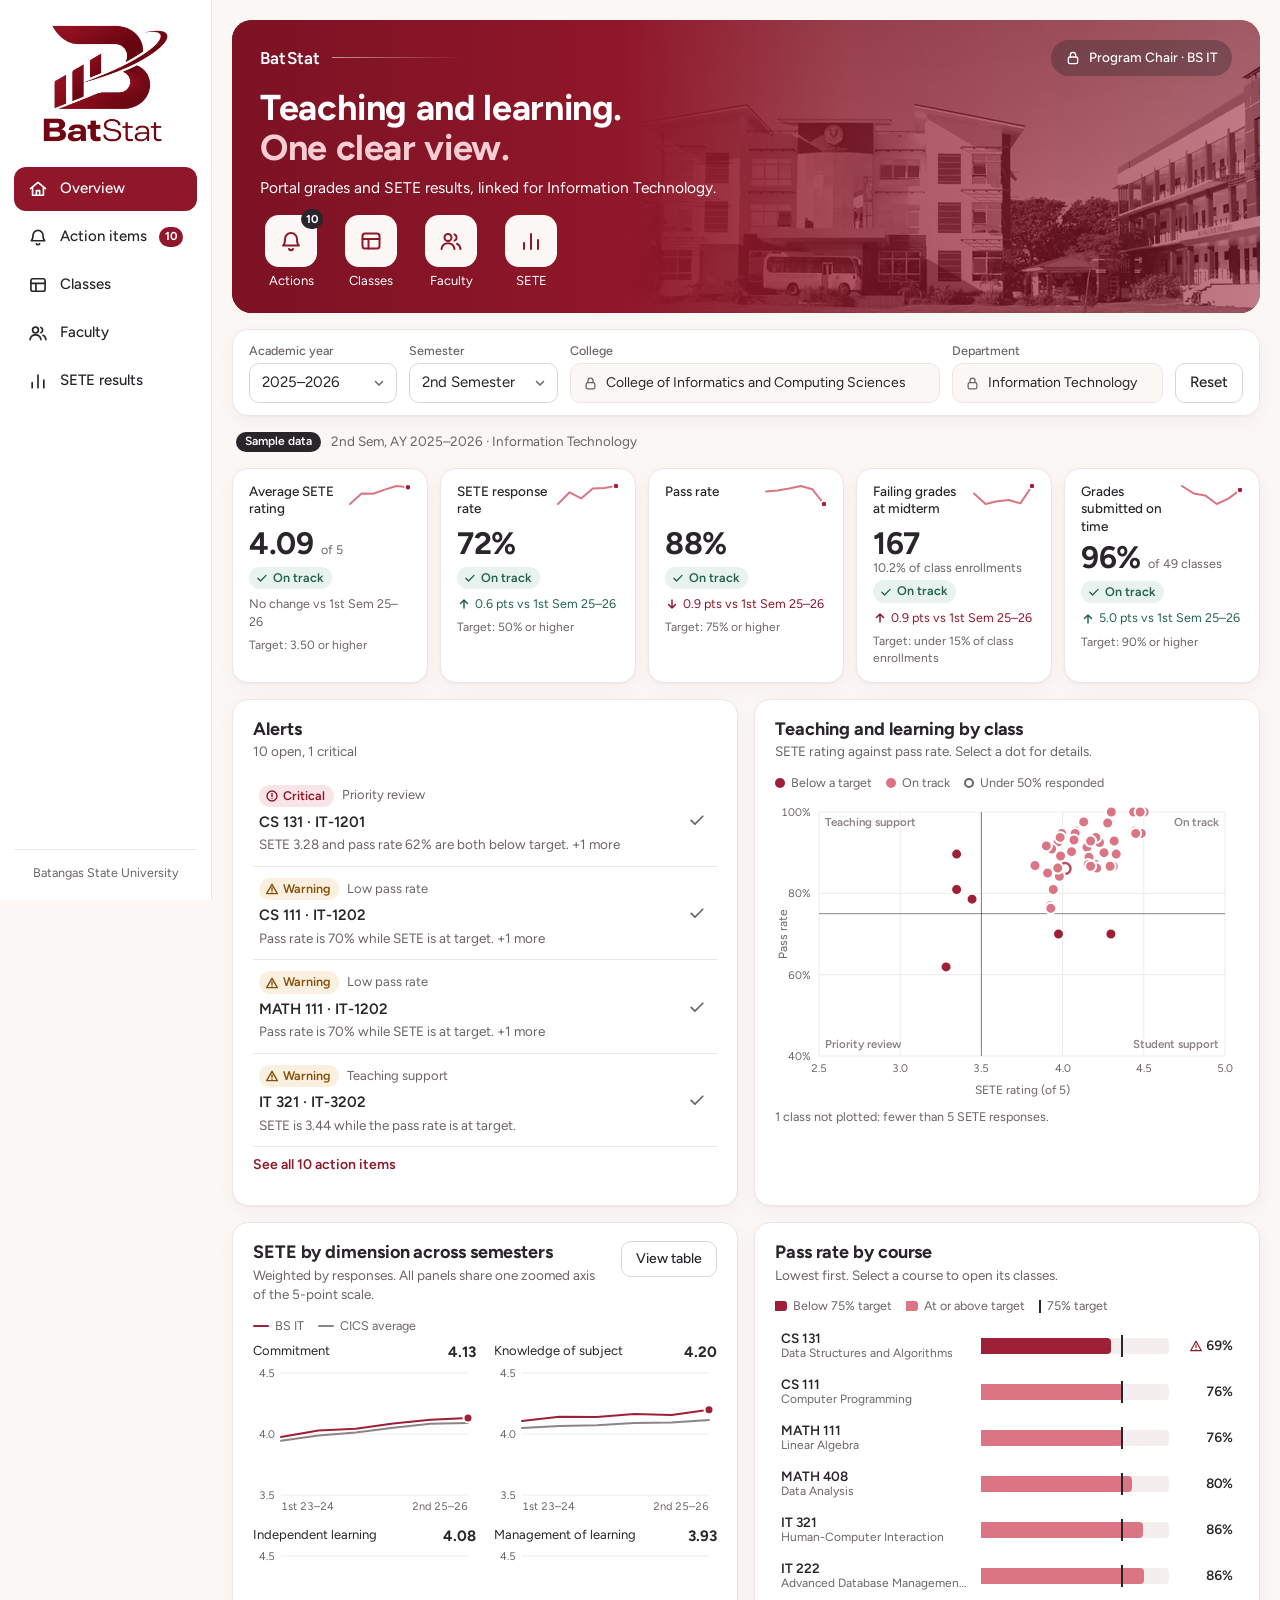
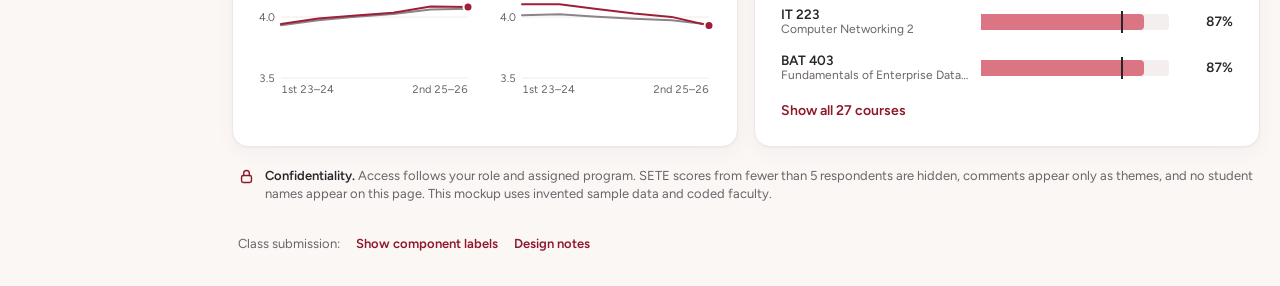
==== commit 6120a359: "Use BS IT curriculum and refine sample data Replace invented courses with the 62-course curriculum f" ====
--- a/index.html
+++ b/index.html
@@ -177,6 +177,7 @@
             <button type="button" class="btn chip" id="courseChip" hidden></button>
           </div>
         </div>
+        <div class="year-levels" id="yearLevels"></div>
         <div id="classesBody"></div>
       </section>
     </div>
@@ -278,14 +279,14 @@
         <li id="note-2"><b>Filters (interactive feature 1).</b> Academic year and semester, including Summer 1 and Summer 2, update every number and chart together, on every page. College and department are fixed to the chair's assignment.</li>
         <li id="note-3"><b>KPI 1: Average SETE rating.</b> Response-weighted score for the term. Target: 3.50 or higher.</li>
         <li id="note-4"><b>KPI 2: SETE response rate.</b> Shows how far the ratings can be trusted. Target: 50% or higher.</li>
-        <li id="note-5"><b>KPI 3: Pass rate.</b> Share of enrolled students who passed. Target: 75% or higher.</li>
-        <li id="note-6"><b>KPI 4: Students at risk.</b> Students with failing midterm grades. Target: under 15% of enrolled.</li>
+        <li id="note-5"><b>KPI 3: Pass rate.</b> Share of class enrollments that ended in a passing grade. Target: 75% or higher.</li>
+        <li id="note-6"><b>KPI 4: Failing grades at midterm.</b> An early warning before final grades. It counts class enrollments, so a student failing two classes counts twice. Target: under 15% of class enrollments.</li>
         <li id="note-7"><b>KPI 5: Grades submitted on time.</b> Share of classes that met the Registrar's deadline. Target: 90% or higher.</li>
         <li id="note-8"><b>Alerts (warning mechanism).</b> Threshold rules flag classes, explain why and link to the full follow-up list. The chair can mark each one as reviewed.</li>
         <li id="note-9"><b>Visualization 1: Scatter plot.</b> The view only integration makes possible. Each dot is a class, and the four zones separate a teaching concern from a student-support concern.</li>
-        <li id="note-10"><b>Visualization 2: Small-multiple line charts.</b> One panel per SETE dimension across six regular semesters, against the college average. Summer terms stay out of the lines because their classes are few and small.</li>
+        <li id="note-10"><b>Visualization 2: Small-multiple line charts.</b> One panel per SETE dimension across six regular semesters, against the college average. Summer terms stay out of the lines because each has just one course.</li>
         <li id="note-11"><b>Visualization 3: Horizontal bar chart.</b> Ranks courses by pass rate against the 75% target. Selecting a bar opens that course's classes.</li>
-        <li id="note-12"><b>Drill-down (interactive feature 2).</b> KPI cards and bars open the class list. Alerts and dots open a details panel with dimension scores, response confidence, comment themes and a suggested action.</li>
+        <li id="note-12"><b>Drill-down (interactive feature 2).</b> KPI cards and bars open the class list. Alerts and dots open a details panel with final grades, previous offerings, dimension scores, response confidence, comment themes and a suggested action.</li>
         <li id="note-13"><b>Confidentiality notice.</b> States the access and privacy rules where users can see them.</li>
       </ol>
 
@@ -297,7 +298,7 @@
           <tbody>
             <tr><td>Overview</td><td>How did the program do this term?</td><td>Where to focus first</td></tr>
             <tr><td>Action items</td><td>Which classes need me, and why?</td><td>Refer at-risk classes for review and track follow-up</td></tr>
-            <tr><td>Classes</td><td>How is each section doing and how full is it?</td><td>Open, merge or rebalance sections, and follow up on late grades</td></tr>
+            <tr><td>Classes</td><td>How is each section doing and how full is it?</td><td>Open, merge or rebalance sections at each year level, and follow up on late grades</td></tr>
             <tr><td>Faculty</td><td>Who is overloaded, who has room and who needs support?</td><td>Assign teaching loads and plan mentoring</td></tr>
             <tr><td>SETE results</td><td>What do students report by dimension, course and theme?</td><td>Choose faculty development topics</td></tr>
           </tbody>
@@ -318,7 +319,7 @@
           </tbody>
         </table>
       </div>
-      <p class="chart-note">All targets, the section capacities (45 students, or 30 in summer), the 18-unit load limit and the summer class offerings are assumptions for this mockup. A live system would use the university's official values.</p>
+      <p class="chart-note">Course codes, titles, units, year levels and terms follow the BS IT curriculum on the student portal. Sections, enrollment, grades, SETE ratings, comment themes, faculty profiles and teaching assignments are invented. Students are assumed to move in block sections. All targets, the section capacities (45 students, or 30 for smaller NSTP components), the 18-unit load limit and the split of summer courses into Summer 1 and Summer 2 are assumptions. A live system would use the university's official values.</p>
 
       <h3>Guide questions</h3>
       <div class="qa">
--- a/css/styles.css
+++ b/css/styles.css
@@ -474,6 +474,12 @@
 #seteDims .chart-note { margin-top: 12px; }
 .theme-title { font-size: 14px; font-weight: 700; margin: 12px 0 6px; }
 #seteThemes > div:first-child .theme-title { margin-top: 0; }
+.grade-grid { display: grid; grid-template-columns: repeat(4, minmax(0, 1fr)); gap: 8px; }
+.grade-grid div { display: flex; flex-direction: column; padding: 8px 10px; border-radius: var(--radius-sm); background: var(--ivory); }
+.grade-grid b { font-size: 18px; font-weight: 700; line-height: 1.2; }
+.grade-grid span { font-size: 12px; color: var(--muted); }
+.year-levels { margin-bottom: 8px; }
+.bars-more { align-self: flex-start; margin: 4px 6px 0; }
 .swipe-hint { display: none; margin: 0 0 8px; }
 .sete-table th.num, .sete-table td.num { text-align: right; font-variant-numeric: tabular-nums; white-space: nowrap; }
 .sete-table th { white-space: normal; vertical-align: bottom; }
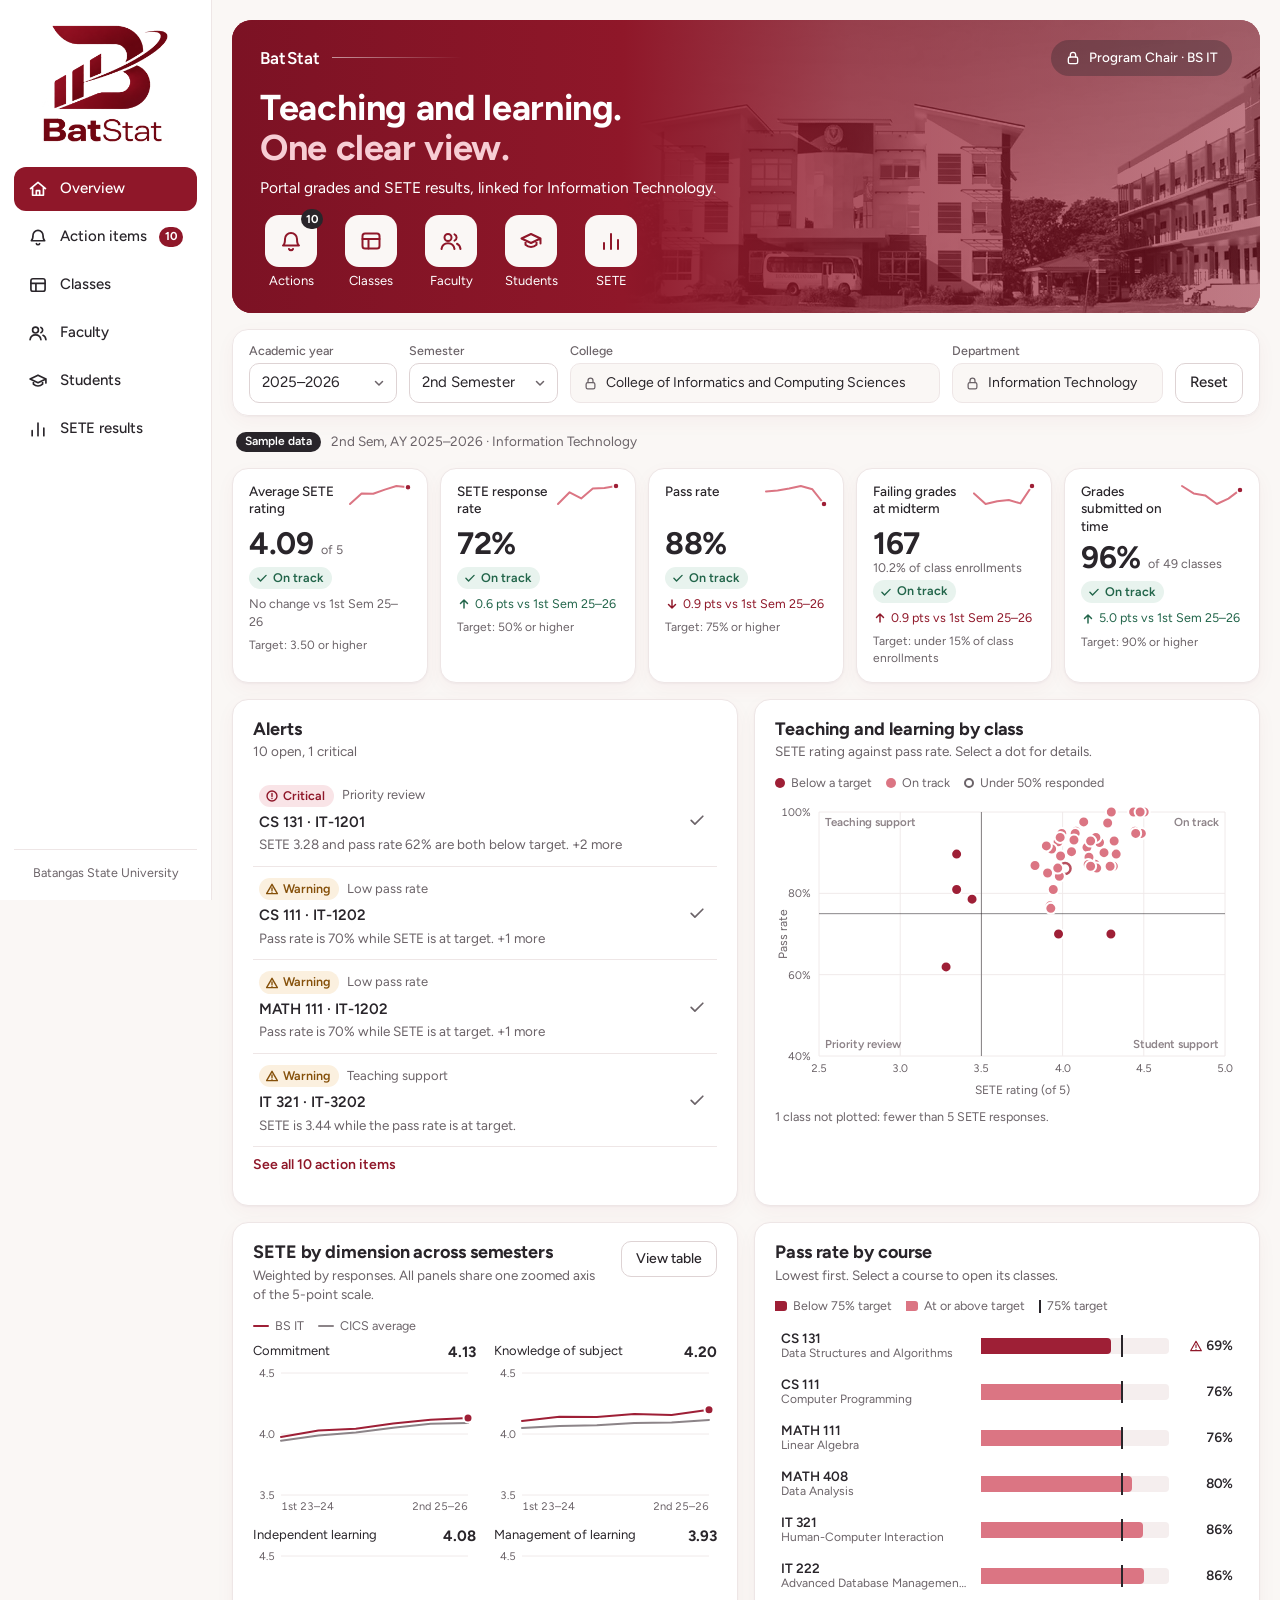
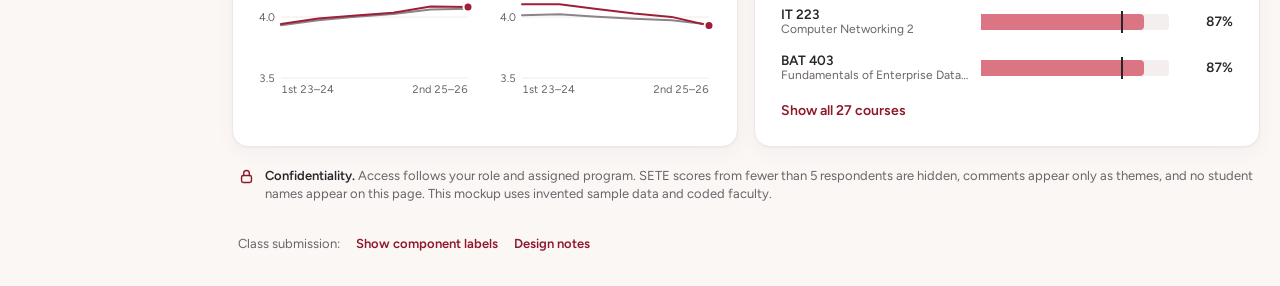
==== commit 7ca93585: "Add Student outcomes page and make the dashboard fully responsive - New Student outcomes page: outco" ====
--- a/index.html
+++ b/index.html
@@ -30,6 +30,7 @@
       <symbol id="i-down" viewBox="0 0 24 24"><path d="M12 5v14M6 13l6 6 6-6"/></symbol>
       <symbol id="i-close" viewBox="0 0 24 24"><path d="M6 6l12 12M18 6 6 18"/></symbol>
       <symbol id="i-search" viewBox="0 0 24 24"><circle cx="11" cy="11" r="6.5"/><path d="m20 20-4.2-4.2"/></symbol>
+      <symbol id="i-cap" viewBox="0 0 24 24"><path d="M2.5 9.5 12 5l9.5 4.5L12 14zM6.5 11.5v4.3c1.6 1.5 3.6 2.2 5.5 2.2s3.9-.7 5.5-2.2v-4.3M21.5 9.5v5"/></symbol>
       <symbol id="i-tag" viewBox="0 0 24 24"><circle cx="12" cy="12" r="8.5"/><path d="M12 8.5v7M8.5 12h7"/></symbol>
     </defs>
   </svg>
@@ -44,6 +45,7 @@
       <a href="#actions" data-nav="actions" title="Action items"><svg class="icon"><use href="#i-bell"/></svg><span>Action items</span><b class="nav-badge" hidden></b></a>
       <a href="#classes" data-nav="classes" title="Classes"><svg class="icon"><use href="#i-table"/></svg><span>Classes</span></a>
       <a href="#faculty" data-nav="faculty" title="Faculty"><svg class="icon"><use href="#i-people"/></svg><span>Faculty</span></a>
+      <a href="#students" data-nav="students" title="Student outcomes"><svg class="icon"><use href="#i-cap"/></svg><span>Students</span></a>
       <a href="#sete" data-nav="sete" title="SETE results"><svg class="icon"><use href="#i-chart"/></svg><span>SETE results</span></a>
     </nav>
     <p class="side-foot">Batangas State University</p>
@@ -66,6 +68,7 @@
           <a class="tile" href="#actions"><span class="tile-icon"><svg class="icon"><use href="#i-bell"/></svg><b class="badge nav-badge" hidden></b></span><span>Actions</span></a>
           <a class="tile" href="#classes"><span class="tile-icon"><svg class="icon"><use href="#i-table"/></svg></span><span>Classes</span></a>
           <a class="tile" href="#faculty"><span class="tile-icon"><svg class="icon"><use href="#i-people"/></svg></span><span>Faculty</span></a>
+          <a class="tile" href="#students"><span class="tile-icon"><svg class="icon"><use href="#i-cap"/></svg></span><span>Students</span></a>
           <a class="tile" href="#sete"><span class="tile-icon"><svg class="icon"><use href="#i-chart"/></svg></span><span>SETE</span></a>
         </nav>
       </div>
@@ -196,6 +199,55 @@
       </section>
     </div>
 
+    <!-- Student outcomes: grades, incompletes, drops, gateway courses and continuation -->
+    <div class="view" data-view="students" hidden>
+      <div id="studentsLocked" hidden></div>
+      <section class="kpis" id="studentKpis" aria-label="Student outcome indicators"></section>
+
+      <section class="card" id="yearCard" aria-labelledby="yearTitle">
+        <div class="card-head">
+          <div>
+            <h2 id="yearTitle">Outcomes by year level</h2>
+            <p class="card-sub">Final grades for each year level this term. Select a row to open its classes.</p>
+          </div>
+        </div>
+        <div class="legend" id="yearLegend"></div>
+        <div id="yearOutcomes"></div>
+      </section>
+
+      <div class="grid two">
+        <section class="card" id="gatewayCard" aria-labelledby="gatewayTitle">
+          <div class="card-head">
+            <div>
+              <h2 id="gatewayTitle">Gateway courses to watch</h2>
+              <p class="card-sub" id="gatewaySub"></p>
+            </div>
+          </div>
+          <div id="gateway"></div>
+        </section>
+
+        <section class="card" id="typeCard" aria-labelledby="typeTitle">
+          <div class="card-head">
+            <div>
+              <h2 id="typeTitle">Results by course type</h2>
+              <p class="card-sub" id="typeSub"></p>
+            </div>
+          </div>
+          <div id="typeOutcomes"></div>
+        </section>
+      </div>
+
+      <section class="card" id="pipelineCard" aria-labelledby="pipelineTitle">
+        <div class="card-head">
+          <div>
+            <h2 id="pipelineTitle">Enrollment and continuation by year level</h2>
+            <p class="card-sub" id="pipelineSub"></p>
+          </div>
+        </div>
+        <div id="pipeline"></div>
+      </section>
+    </div>
+
     <!-- SETE results: dimensions, themes and courses -->
     <div class="view" data-view="sete" hidden>
       <div id="seteLocked"></div>
@@ -226,7 +278,6 @@
             <p class="card-sub">Scores below 3.50 are marked. Select a course to open its classes.</p>
           </div>
         </div>
-        <p class="chart-note swipe-hint">Swipe the table sideways to see each dimension.</p>
         <div id="seteCourses"></div>
       </section>
     </div>
@@ -248,6 +299,7 @@
     <a href="#actions" data-nav="actions"><svg class="icon"><use href="#i-bell"/></svg><span>Actions</span><b class="nav-badge" hidden></b></a>
     <a href="#classes" data-nav="classes"><svg class="icon"><use href="#i-table"/></svg><span>Classes</span></a>
     <a href="#faculty" data-nav="faculty"><svg class="icon"><use href="#i-people"/></svg><span>Faculty</span></a>
+    <a href="#students" data-nav="students"><svg class="icon"><use href="#i-cap"/></svg><span>Students</span></a>
     <a href="#sete" data-nav="sete"><svg class="icon"><use href="#i-chart"/></svg><span>SETE</span></a>
   </nav>
 
@@ -300,6 +352,7 @@
             <tr><td>Action items</td><td>Which classes need me, and why?</td><td>Refer at-risk classes for review and track follow-up</td></tr>
             <tr><td>Classes</td><td>How is each section doing and how full is it?</td><td>Open, merge or rebalance sections at each year level, and follow up on late grades</td></tr>
             <tr><td>Faculty</td><td>Who is overloaded, who has room and who needs support?</td><td>Assign teaching loads and plan mentoring</td></tr>
+            <tr><td>Student outcomes</td><td>How are students finishing, and where do they get stuck?</td><td>Plan review classes for gateway courses, follow up on INC grades and drops, and raise retention concerns by year level</td></tr>
             <tr><td>SETE results</td><td>What do students report by dimension, course and theme?</td><td>Choose faculty development topics</td></tr>
           </tbody>
         </table>
@@ -315,11 +368,12 @@
             <tr><td>Teaching support</td><td>SETE below 3.50, with pass rate at target</td><td>Warning</td></tr>
             <tr><td>Midterm risk</td><td>25% or more of the class failing at midterm</td><td>Warning</td></tr>
             <tr><td>Low response</td><td>Fewer than 50% of students responded</td><td>Caution</td></tr>
+            <tr><td>Many incompletes</td><td>8% or more of the class (at least 3 students) received INC</td><td>Caution</td></tr>
             <tr><td>Late grades</td><td>Grades submitted after the deadline</td><td>Caution</td></tr>
           </tbody>
         </table>
       </div>
-      <p class="chart-note">Course codes, titles, units, year levels and terms follow the BS IT curriculum on the student portal. Sections, enrollment, grades, SETE ratings, comment themes, faculty profiles and teaching assignments are invented. Students are assumed to move in block sections. All targets, the section capacities (45 students, or 30 for smaller NSTP components), the 18-unit load limit and the split of summer courses into Summer 1 and Summer 2 are assumptions. A live system would use the university's official values.</p>
+      <p class="chart-note">Course codes, titles, units, year levels and terms follow the BS IT curriculum on the student portal. Sections, enrollment, grades, SETE ratings, comment themes, faculty profiles and teaching assignments are invented. Students are assumed to move in block sections. Student headcounts are estimated from the largest class in each block, and the student-outcome targets (average grade 2.50, INC under 4%, drops under 3%, 30% midterm recovery, 85% continuation, 80% gateway watch line) are assumptions. All targets, the section capacities (45 students, or 30 for smaller NSTP components), the 18-unit load limit and the split of summer courses into Summer 1 and Summer 2 are assumptions. A live system would use the university's official values.</p>
 
       <h3>Guide questions</h3>
       <div class="qa">
--- a/css/styles.css
+++ b/css/styles.css
@@ -28,6 +28,12 @@
   --critical-bg: #F9E4E7;
   --caution: #57505A;
   --caution-bg: #F0ECEE;
+
+  /* Final-grade outcomes: validated categorical order (passed, failed, incomplete, dropped). */
+  --out-pass: #DB7583;
+  --out-fail: #9E1F36;
+  --out-inc: #B07A12;
+  --out-drop: #3E6CC4;
 
   --radius: 16px;
   --radius-sm: 10px;
@@ -480,14 +486,48 @@
 .grade-grid span { font-size: 12px; color: var(--muted); }
 .year-levels { margin-bottom: 8px; }
 .bars-more { align-self: flex-start; margin: 4px 6px 0; }
-.swipe-hint { display: none; margin: 0 0 8px; }
 .sete-table th.num, .sete-table td.num { text-align: right; font-variant-numeric: tabular-nums; white-space: nowrap; }
-.sete-table th { white-space: normal; vertical-align: bottom; }
+.sete-table th { vertical-align: bottom; }
+.th-label.wrap { white-space: normal; }
 .sete-table tr.row { cursor: pointer; transition: background .12s; }
 .sete-table tr.row:hover { background: var(--ivory); }
 .sete-table tr.row:focus-visible { outline: 2px solid var(--rose); outline-offset: -2px; }
 .sete-table .class-cell { min-width: 170px; }
 .sete-table td.below { color: var(--critical); font-weight: 600; }
+
+/* ---------- Student outcomes ---------- */
+.key.out-pass, .key.out-fail, .key.out-inc, .key.out-drop { width: 12px; height: 10px; border-radius: 3px; }
+.out-pass { background: var(--out-pass); }
+.out-fail { background: var(--out-fail); }
+.out-inc { background: var(--out-inc); }
+.out-drop { background: var(--out-drop); }
+.outcome-bar { display: flex; gap: 2px; width: 100%; min-width: 150px; height: 14px; }
+.seg-fill { flex: 1 1 0; min-width: 3px; height: 100%; }
+.seg-fill:first-child { border-radius: 4px 0 0 4px; }
+.seg-fill:last-child { border-radius: 0 4px 4px 0; }
+.seg-fill:only-child { border-radius: 4px; }
+.year-table .outcome-cell { width: 30%; }
+.type-bar { display: grid; grid-template-columns: minmax(60px, 1fr) 36px; align-items: center; gap: 8px; }
+.type-bar b { text-align: right; font-weight: 600; font-variant-numeric: tabular-nums; }
+.below-text { color: var(--critical); }
+.type-table td.type-pass { min-width: 120px; }
+.type-table th, .type-table td { padding-left: 6px; padding-right: 6px; }
+.gateway-list { display: flex; flex-direction: column; gap: 8px; }
+.gateway-item { display: flex; flex-direction: column; gap: 6px; padding: 12px 14px; border-radius: var(--radius-sm); background: var(--ivory); font-size: 14px; }
+.gateway-head { display: flex; align-items: flex-start; justify-content: space-between; gap: 10px; }
+.gateway-head b { display: block; font-weight: 600; }
+.gateway-head span:not(.status) { font-size: 12.5px; color: var(--muted); }
+.gateway-trend { display: flex; align-items: center; gap: 10px; font-size: 13px; font-variant-numeric: tabular-nums; }
+.gateway-item .next { font-size: 13px; color: var(--muted); }
+.gateway-item .link-btn { align-self: flex-start; min-height: 28px; font-size: 13.5px; }
+.pipeline-table .current-col { background: var(--blush); font-weight: 600; }
+.pipeline-table td.below { color: var(--critical); font-weight: 600; }
+.pipeline-table tr.row, .type-table tr.row { cursor: pointer; transition: background .12s; }
+.pipeline-table tr.row:hover { background: var(--ivory); }
+.pipeline-table tr.row:focus-visible { outline: 2px solid var(--rose); outline-offset: -2px; }
+.ranked .rank-value { display: flex; flex-direction: column; align-items: flex-end; flex: none; text-align: right; }
+.ranked .rank-value b { font-variant-numeric: tabular-nums; }
+.ranked .rank-value.below-text b { color: var(--critical); }
 
 /* ---------- Mobile tab bar ---------- */
 .tabbar { display: none; }
@@ -512,6 +552,34 @@
   .grid.two, .action-list { grid-template-columns: minmax(0, 1fr); }
 }
 
+/* ---------- Tablets: card tables and folded columns ---------- */
+@media (max-width: 1100px) {
+  .pipeline-table .col-oldest { display: none; }
+}
+@media (max-width: 1023px) {
+  /* Wide tables become a stack of cards on tablets and phones */
+  .classes thead { position: absolute; width: 1px; height: 1px; overflow: hidden; clip-path: inset(50%); }
+  .classes, .classes tbody, .classes tr, .classes td { display: block; width: 100%; }
+  .classes tr.row { position: relative; padding: 12px 2px; border-bottom: 1px solid var(--line); display: grid; grid-template-columns: repeat(auto-fill, minmax(118px, 1fr)); gap: 7px 12px; }
+  .classes tbody tr:last-child { border-bottom: 0; }
+  .classes td, .classes tbody tr:last-child td { padding: 0; border: 0; }
+  .classes td.num { text-align: left; }
+  .classes td::before { content: attr(data-label); display: block; font-size: 11.5px; font-weight: 400; color: var(--muted); }
+  .classes td.class-cell { grid-column: 1 / -1; padding-right: 96px; }
+  .classes td.class-cell::before { display: none; }
+  .classes td[data-label="Status"] { position: absolute; top: 12px; right: 2px; width: auto; }
+  .classes td[data-label="Status"]::before { display: none; }
+  .faculty-table td.class-cell { padding-right: 0; }
+  .faculty-table td[data-label="Weakest dimension"], .faculty-table td.support-cell { grid-column: 1 / -1; }
+  .year-table td.class-cell, .type-table td.class-cell, .sete-table td.class-cell { padding-right: 0; }
+  .year-table td.outcome-cell, .type-table td.type-pass { grid-column: 1 / -1; width: 100%; }
+  .sete-table td.num { white-space: normal; }
+  .sete-table .class-cell { min-width: 0; }
+}
+@media (max-width: 900px) {
+  .pipeline-table .col-old { display: none; }
+}
+
 /* ---------- Phones ---------- */
 @media (max-width: 759px) {
   :root { --gutter: 16px; }
@@ -553,20 +621,11 @@
   .search input { width: 100%; }
   .table-tools .btn { height: 40px; }
 
-  /* The class table becomes a stack of cards */
-  .classes thead { position: absolute; width: 1px; height: 1px; overflow: hidden; clip-path: inset(50%); }
-  .classes, .classes tbody, .classes tr, .classes td { display: block; width: 100%; }
-  .classes tr.row { position: relative; padding: 12px 2px; border-bottom: 1px solid var(--line); display: grid; grid-template-columns: repeat(3, minmax(0, 1fr)); gap: 7px 10px; }
-  .classes tbody tr:last-child { border-bottom: 0; }
-  .classes td, .classes tbody tr:last-child td { padding: 0; border: 0; }
-  .classes td.num { text-align: left; }
-  .classes td::before { content: attr(data-label); display: block; font-size: 11.5px; font-weight: 400; color: var(--muted); }
-  .classes td.class-cell { grid-column: 1 / -1; padding-right: 96px; }
-  .classes td.class-cell::before { display: none; }
-  .classes td[data-label="Status"] { position: absolute; top: 12px; right: 2px; width: auto; }
-  .classes td[data-label="Status"]::before { display: none; }
-  .faculty-table td.class-cell { padding-right: 0; }
-  .faculty-table td[data-label="Weakest dimension"], .faculty-table td.support-cell { grid-column: 1 / -1; }
+  .gateway-trend .spark, .pipeline-table .spark { display: block; }
+  .classes tr.row { grid-template-columns: repeat(3, minmax(0, 1fr)); gap: 7px 10px; }
+  .pipeline-table .col-term:not(.col-focus) { display: none; }
+  .pipeline-table th, .pipeline-table td { padding: 9px 4px; font-size: 13px; }
+  .pipeline-table .spark { width: 52px; }
 
   .view { gap: 12px; }
   .plan-grid { grid-template-columns: minmax(0, 1fr); }
@@ -575,7 +634,6 @@
   .seg { width: 100%; }
   .seg .btn { flex: 1 1 auto; }
   .dim-row.sete-dim { grid-template-columns: minmax(92px, 34%) minmax(40px, 1fr) 36px 42px; gap: 8px; }
-  .swipe-hint { display: block; }
   .hero-top { min-width: 0; }
   .role-pill { min-width: 0; }
   .tabbar a { position: relative; }
@@ -587,7 +645,7 @@
   .dim-row { grid-template-columns: minmax(96px, 38%) minmax(40px, 1fr) 36px; }
 
   .tabbar {
-    position: fixed; inset: auto 0 0 0; z-index: 30; display: grid; grid-template-columns: repeat(5, 1fr);
+    position: fixed; inset: auto 0 0 0; z-index: 30; display: grid; grid-template-columns: repeat(6, 1fr);
     padding: 6px 4px calc(6px + env(safe-area-inset-bottom));
     background: var(--surface); border-top: 1px solid var(--line);
   }
@@ -601,6 +659,11 @@
   .show-labels .privacy { padding-left: 6px; padding-right: 34px; }
 }
 
+/* The narrowest phones keep the focus semester and continuation; the trend line moves out. */
+@media (max-width: 379px) {
+  .pipeline-table .col-trend { display: none; }
+}
+
 /* The logo mark already names the app on the narrowest phones, leaving room for the role. */
 @media (max-width: 359px) {
   .eyebrow span { position: absolute; width: 1px; height: 1px; overflow: hidden; clip-path: inset(50%); }
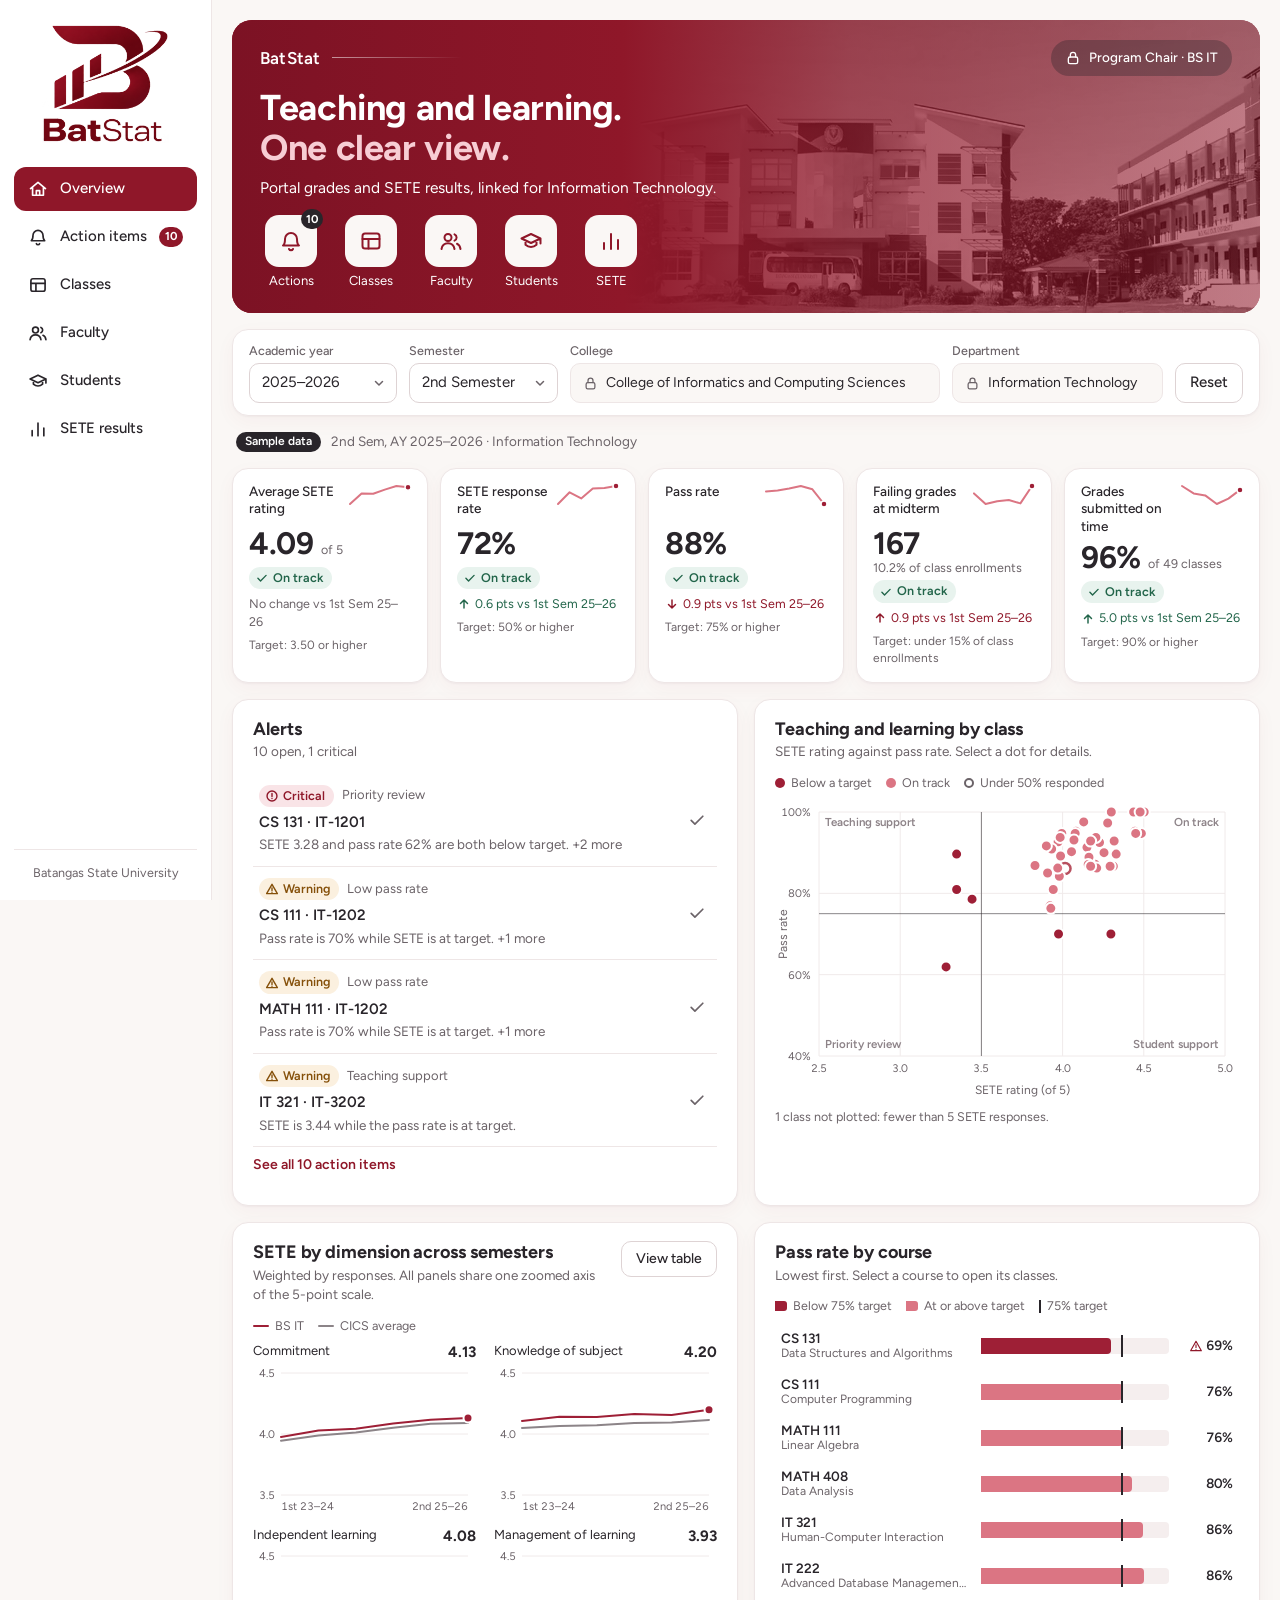
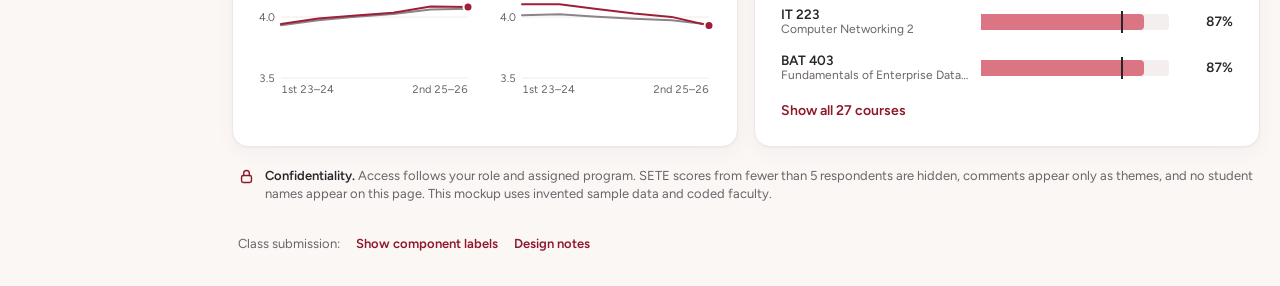
==== commit 0870646c: "Pin the filter bar cleanly and label the drill-down feature - Filter bar is solid while pinned, with" ====
--- a/index.html
+++ b/index.html
@@ -109,7 +109,7 @@
             </div>
           </div>
           <div class="legend" id="scatterLegend"></div>
-          <div class="chart" id="scatter"></div>
+          <div class="chart" id="scatter" data-note="12"></div>
           <p class="chart-note" id="scatterNote"></p>
         </section>
       </div>
@@ -137,7 +137,7 @@
             </div>
           </div>
           <div class="legend" id="barsLegend"></div>
-          <div class="bars" id="bars"></div>
+          <div class="bars" id="bars" data-note="12"></div>
         </section>
       </div>
     </div>
@@ -338,7 +338,7 @@
         <li id="note-9"><b>Visualization 1: Scatter plot.</b> The view only integration makes possible. Each dot is a class, and the four zones separate a teaching concern from a student-support concern.</li>
         <li id="note-10"><b>Visualization 2: Small-multiple line charts.</b> One panel per SETE dimension across six regular semesters, against the college average. Summer terms stay out of the lines because each has just one course.</li>
         <li id="note-11"><b>Visualization 3: Horizontal bar chart.</b> Ranks courses by pass rate against the 75% target. Selecting a bar opens that course's classes.</li>
-        <li id="note-12"><b>Drill-down (interactive feature 2).</b> KPI cards and bars open the class list. Alerts and dots open a details panel with final grades, previous offerings, dimension scores, response confidence, comment themes and a suggested action.</li>
+        <li id="note-12"><b>Drill-down (interactive feature 2).</b> Labeled on the scatter plot and bar chart, and available wherever the pointer becomes a hand. KPI cards and bars open the class list. Alerts and dots open a details panel with final grades, previous offerings, dimension scores, response confidence, comment themes and a suggested action.</li>
         <li id="note-13"><b>Confidentiality notice.</b> States the access and privacy rules where users can see them.</li>
       </ol>
 
--- a/css/styles.css
+++ b/css/styles.css
@@ -138,12 +138,17 @@
 
 /* ---------- Filters ---------- */
 .filters {
-  position: sticky; top: 8px; z-index: 20;
+  /* Pinned to the top while scrolling (see .stuck below). */
+  position: sticky; top: 12px; z-index: 20;
   display: flex; align-items: flex-end; gap: 12px; flex-wrap: wrap;
   padding: 12px 16px; border-radius: var(--radius);
-  background: rgba(255, 255, 255, .96); backdrop-filter: blur(6px);
+  background: var(--surface);
   border: 1px solid var(--line); box-shadow: var(--shadow);
-}
+  transition: box-shadow .2s;
+}
+/* While pinned, a band of page color (first shadow) hides content scrolling past above the bar
+   and behind its rounded corners, and a soft drop shadow lifts the bar off the content. */
+.filters.stuck { box-shadow: 0 -12px 0 12px var(--ivory), 0 10px 22px -6px rgba(41, 37, 42, .16); }
 .field { display: flex; flex-direction: column; gap: 3px; flex: 1 1 150px; min-width: 0; }
 .field span { font-size: 12.5px; font-weight: 500; color: var(--muted); }
 .field select {
@@ -256,7 +261,7 @@
 .key.bar-ok { background: var(--mark-ok); }
 .key.tick-target { width: 2px; height: 13px; background: var(--charcoal); }
 
-.chart { width: 100%; }
+.chart { position: relative; width: 100%; }
 svg .grid { stroke: var(--grid); stroke-width: 1; }
 svg .tick { font-size: 11px; fill: var(--muted); font-variant-numeric: tabular-nums; }
 svg .axis-title { font-size: 12px; fill: var(--muted); }
@@ -289,7 +294,7 @@
 .mini-chart svg, .chart svg { display: block; max-width: 100%; }
 
 /* ---------- Bars ---------- */
-.bars { display: flex; flex-direction: column; gap: 2px; }
+.bars { position: relative; display: flex; flex-direction: column; gap: 2px; }
 .bar-row {
   display: grid; grid-template-columns: minmax(120px, 42%) minmax(60px, 1fr) 54px; align-items: center; gap: 10px;
   width: 100%; min-height: 44px; padding: 4px 6px; border-radius: 10px; transition: background .15s, opacity .15s;
@@ -416,6 +421,8 @@
 .show-labels .hero .note-tag { top: auto; left: auto; right: 10px; bottom: 10px; }
 .show-labels .privacy { padding-left: 24px; }
 .show-labels [data-note] { outline: 1.5px solid var(--rose); outline-offset: 1px; }
+/* Drill-down tags sit top-right so they do not cover axis ticks or course codes. */
+.show-labels .chart > .note-tag, .show-labels .bars > .note-tag { left: auto; right: -8px; }
 .sheet .note-tag { display: none !important; }
 .sheet[data-note] { outline: 0 !important; }
 
@@ -595,6 +602,7 @@
   .role-pill { font-size: 12.5px; padding: 0 11px; min-height: 32px; }
   .tiles { display: none; }
 
+  .filters, .filters.stuck { box-shadow: var(--shadow); }
   .filters { position: static; display: grid; grid-template-columns: repeat(2, minmax(0, 1fr)); padding: 12px; gap: 10px; align-items: end; }
   .field { flex: none; }
   .field:has(.fixed-value) { grid-column: 1 / -1; }
